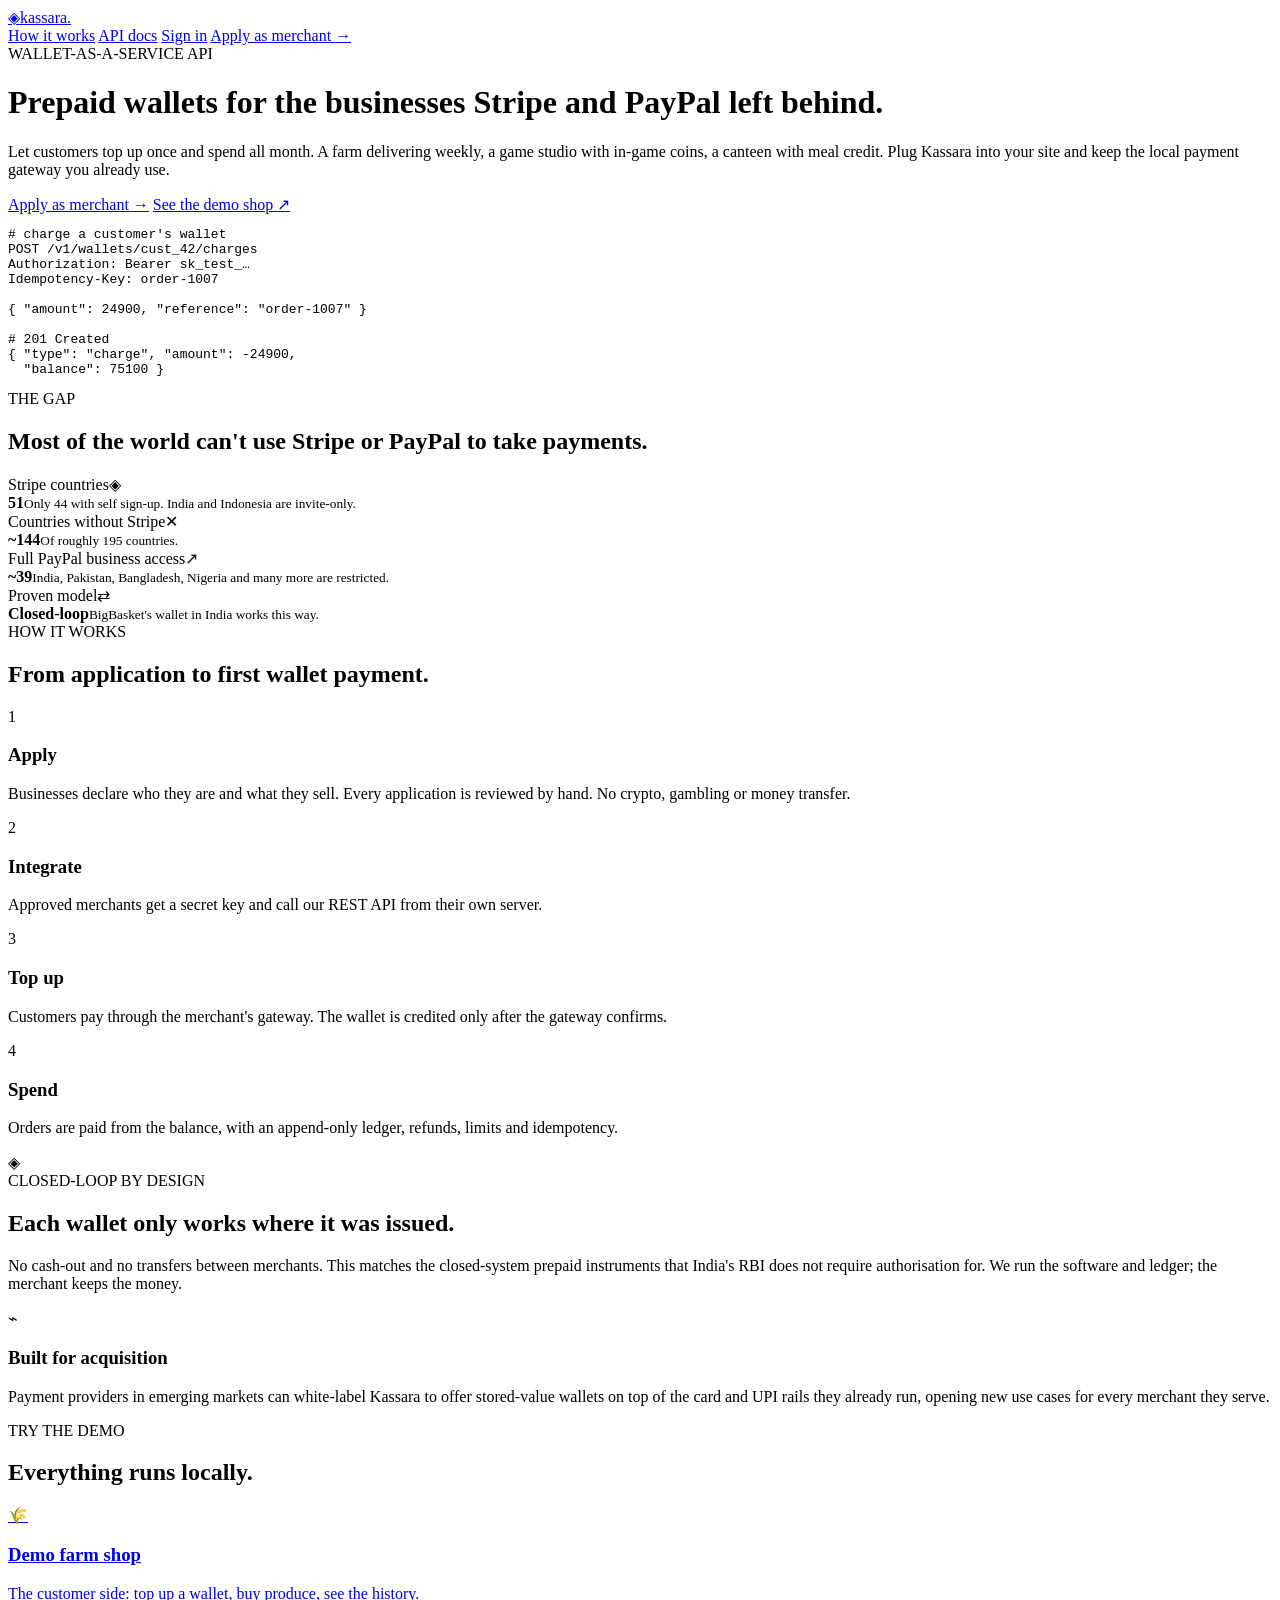
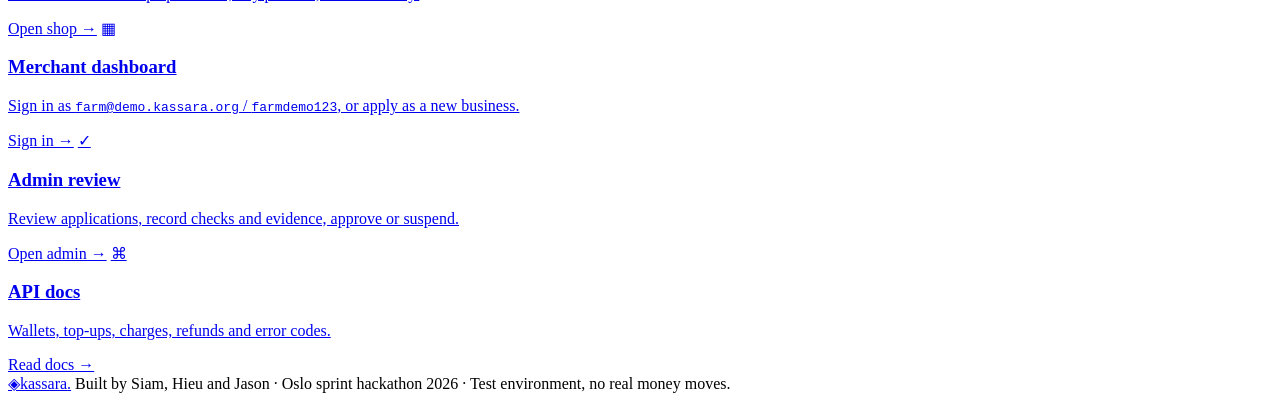
==== frontend/index.html @ 860a6a93 "Rebrand to Kassara and add cPanel production deployment - Visible branding renamed to Kassara; demo " ====
<!doctype html>
<html lang="en">
<head>
  <meta charset="utf-8">
  <meta name="viewport" content="width=device-width, initial-scale=1">
  <meta name="theme-color" content="#10231e">
  <title>Kassara — Wallets for every business</title>
  <link rel="stylesheet" href="/static/css/dashboard.css">
</head>
<body class="site">
  <header class="site-hero">
    <nav class="site-nav">
      <a class="brand" href="/"><span class="brand-mark">◈</span><span>kassara<span class="brand-dot">.</span></span></a>
      <div class="site-links">
        <a href="#how">How it works</a>
        <a href="/docs">API docs</a>
        <a href="/merchant">Sign in</a>
        <a class="primary-button nav-cta" href="/merchant#register">Apply as merchant <span aria-hidden="true">→</span></a>
      </div>
    </nav>
    <div class="site-hero-body">
      <div class="site-hero-copy">
        <span class="eyebrow light">WALLET-AS-A-SERVICE API</span>
        <h1>Prepaid wallets for the businesses Stripe and PayPal left behind.</h1>
        <p>Let customers top up once and spend all month. A farm delivering weekly, a game studio with in-game coins, a canteen with meal credit. Plug Kassara into your site and keep the local payment gateway you already use.</p>
        <div class="hero-actions">
          <a class="primary-button" href="/merchant#register">Apply as merchant <span aria-hidden="true">→</span></a>
          <a class="secondary-button ghost-dark" href="/demo" target="_blank" rel="noopener">See the demo shop <span aria-hidden="true">↗</span></a>
        </div>
      </div>
      <pre class="hero-code"><span class="c"># charge a customer's wallet</span>
POST /v1/wallets/<span class="k">cust_42</span>/charges
Authorization: Bearer sk_test_…
Idempotency-Key: order-1007

{ "amount": 24900, "reference": "order-1007" }

<span class="c"># 201 Created</span>
{ "type": "charge", "amount": -24900,
  "balance": 75100 }</pre>
    </div>
    <div class="auth-orb orb-one"></div><div class="auth-orb orb-two"></div>
  </header>

  <main class="site-main">
    <section class="site-section">
      <div class="eyebrow">THE GAP</div>
      <h2 class="site-h2">Most of the world can't use Stripe or PayPal to take payments.</h2>
      <div class="stats-grid">
        <article class="stat-card"><div class="stat-top"><span>Stripe countries</span><span class="stat-icon mint">◈</span></div><strong>51</strong><small>Only 44 with self sign-up. India and Indonesia are invite-only.</small></article>
        <article class="stat-card"><div class="stat-top"><span>Countries without Stripe</span><span class="stat-icon peach">✕</span></div><strong>~144</strong><small>Of roughly 195 countries.</small></article>
        <article class="stat-card"><div class="stat-top"><span>Full PayPal business access</span><span class="stat-icon lavender">↗</span></div><strong>~39</strong><small>India, Pakistan, Bangladesh, Nigeria and many more are restricted.</small></article>
        <article class="stat-card"><div class="stat-top"><span>Proven model</span><span class="stat-icon sand">⇄</span></div><strong>Closed-loop</strong><small>BigBasket's wallet in India works this way.</small></article>
      </div>
    </section>

    <section class="site-section" id="how">
      <div class="eyebrow">HOW IT WORKS</div>
      <h2 class="site-h2">From application to first wallet payment.</h2>
      <div class="steps-grid">
        <article class="panel info-panel"><span class="info-icon">1</span><h3>Apply</h3><p>Businesses declare who they are and what they sell. Every application is reviewed by hand. No crypto, gambling or money transfer.</p></article>
        <article class="panel info-panel"><span class="info-icon">2</span><h3>Integrate</h3><p>Approved merchants get a secret key and call our REST API from their own server.</p></article>
        <article class="panel info-panel"><span class="info-icon">3</span><h3>Top up</h3><p>Customers pay through the merchant's gateway. The wallet is credited only after the gateway confirms.</p></article>
        <article class="panel info-panel"><span class="info-icon">4</span><h3>Spend</h3><p>Orders are paid from the balance, with an append-only ledger, refunds, limits and idempotency.</p></article>
      </div>
    </section>

    <section class="site-section">
      <div class="overview-grid">
        <article class="panel currency-panel">
          <div class="currency-art"><div class="currency-ring ring-a"></div><div class="currency-ring ring-b"></div><span>◈</span></div>
          <span class="eyebrow light">CLOSED-LOOP BY DESIGN</span>
          <h2>Each wallet only works where it was issued.</h2>
          <p>No cash-out and no transfers between merchants. This matches the closed-system prepaid instruments that India's RBI does not require authorisation for. We run the software and ledger; the merchant keeps the money.</p>
        </article>
        <article class="panel info-panel">
          <span class="info-icon">⌁</span>
          <h3>Built for acquisition</h3>
          <p>Payment providers in emerging markets can white-label Kassara to offer stored-value wallets on top of the card and UPI rails they already run, opening new use cases for every merchant they serve.</p>
        </article>
      </div>
    </section>

    <section class="site-section" id="demo">
      <div class="eyebrow">TRY THE DEMO</div>
      <h2 class="site-h2">Everything runs locally.</h2>
      <div class="demo-grid">
        <a class="panel demo-link" href="/demo" target="_blank" rel="noopener"><span class="stat-icon mint">🌾</span><h3>Demo farm shop</h3><p>The customer side: top up a wallet, buy produce, see the history.</p><span class="text-button">Open shop →</span></a>
        <a class="panel demo-link" href="/merchant"><span class="stat-icon peach">▦</span><h3>Merchant dashboard</h3><p>Sign in as <code>farm@demo.kassara.org</code> / <code>farmdemo123</code>, or apply as a new business.</p><span class="text-button">Sign in →</span></a>
        <a class="panel demo-link" href="/admin"><span class="stat-icon lavender">✓</span><h3>Admin review</h3><p>Review applications, record checks and evidence, approve or suspend.</p><span class="text-button">Open admin →</span></a>
        <a class="panel demo-link" href="/docs"><span class="stat-icon sand">⌘</span><h3>API docs</h3><p>Wallets, top-ups, charges, refunds and error codes.</p><span class="text-button">Read docs →</span></a>
      </div>
    </section>
  </main>

  <footer class="site-footer">
    <a class="brand" href="/"><span class="brand-mark">◈</span><span>kassara<span class="brand-dot">.</span></span></a>
    <span>Built by Siam, Hieu and Jason · Oslo sprint hackathon 2026 · Test environment, no real money moves.</span>
  </footer>
</body>
</html>
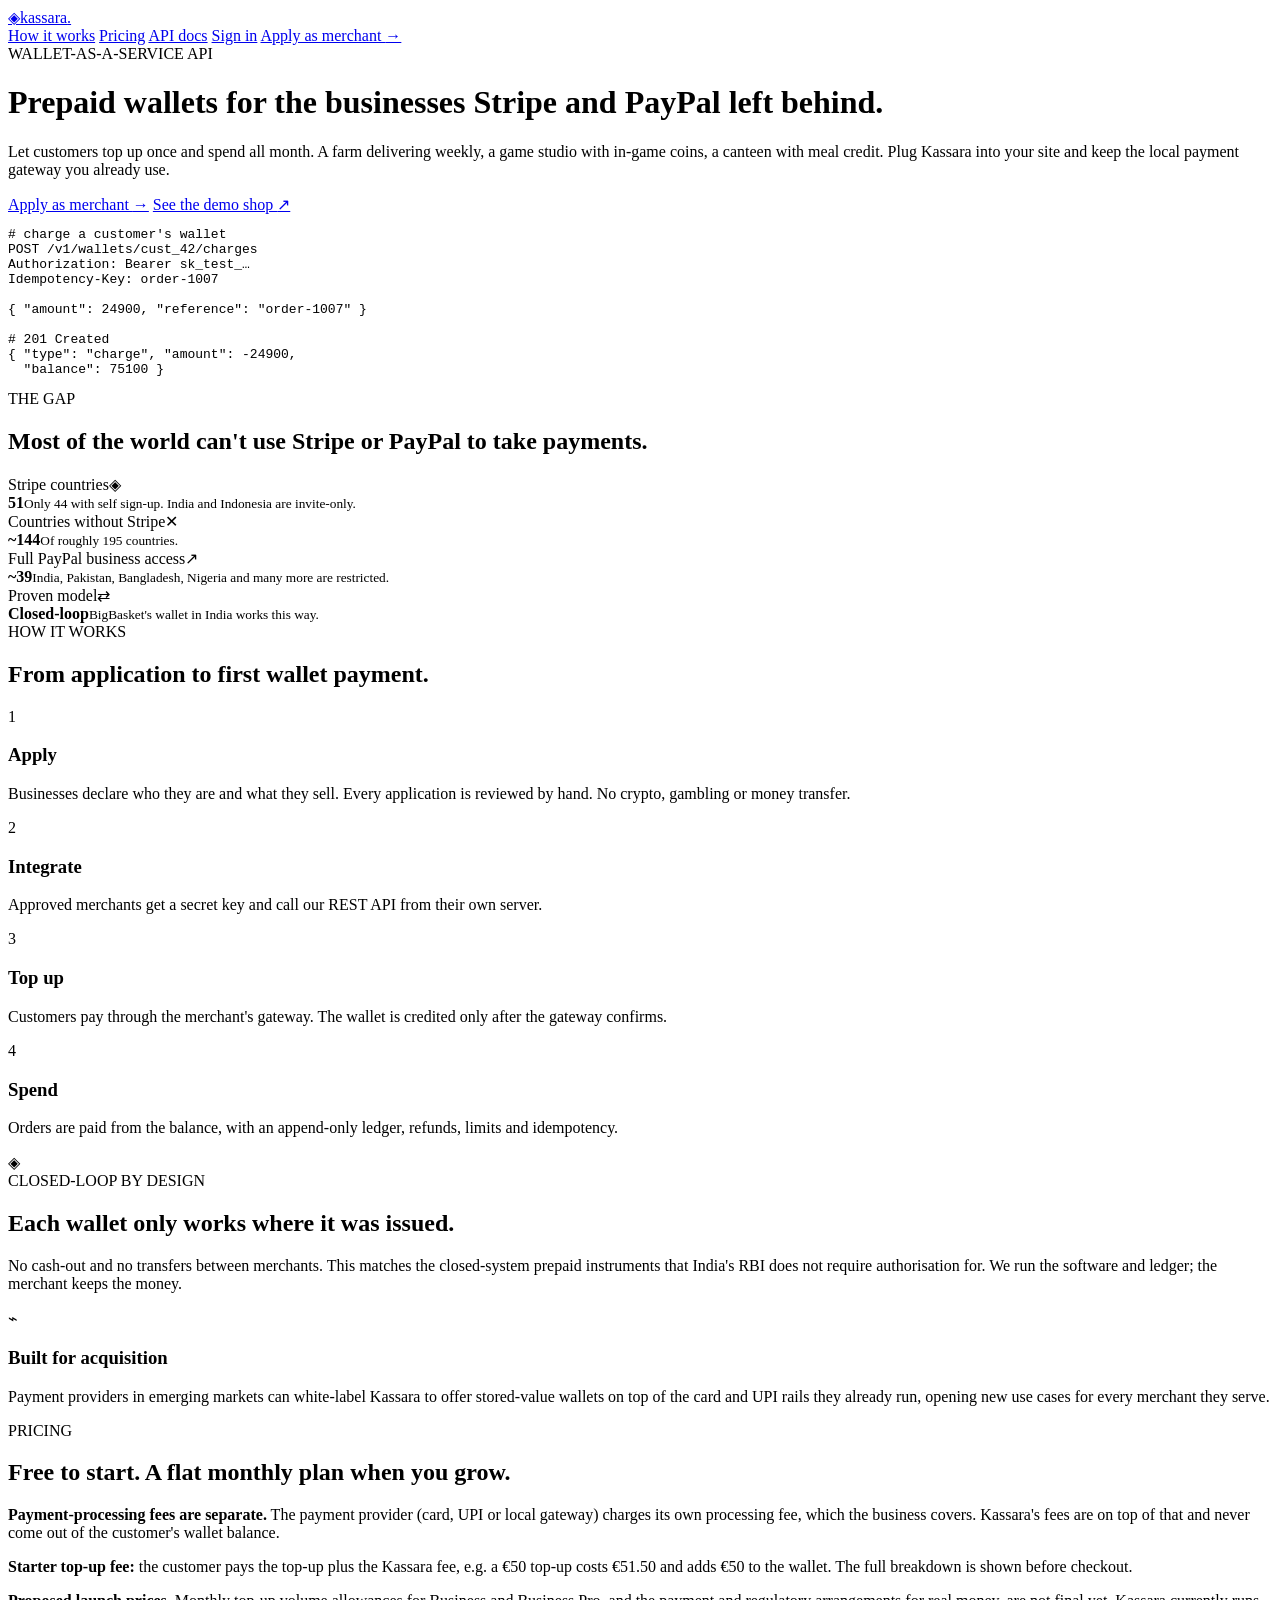
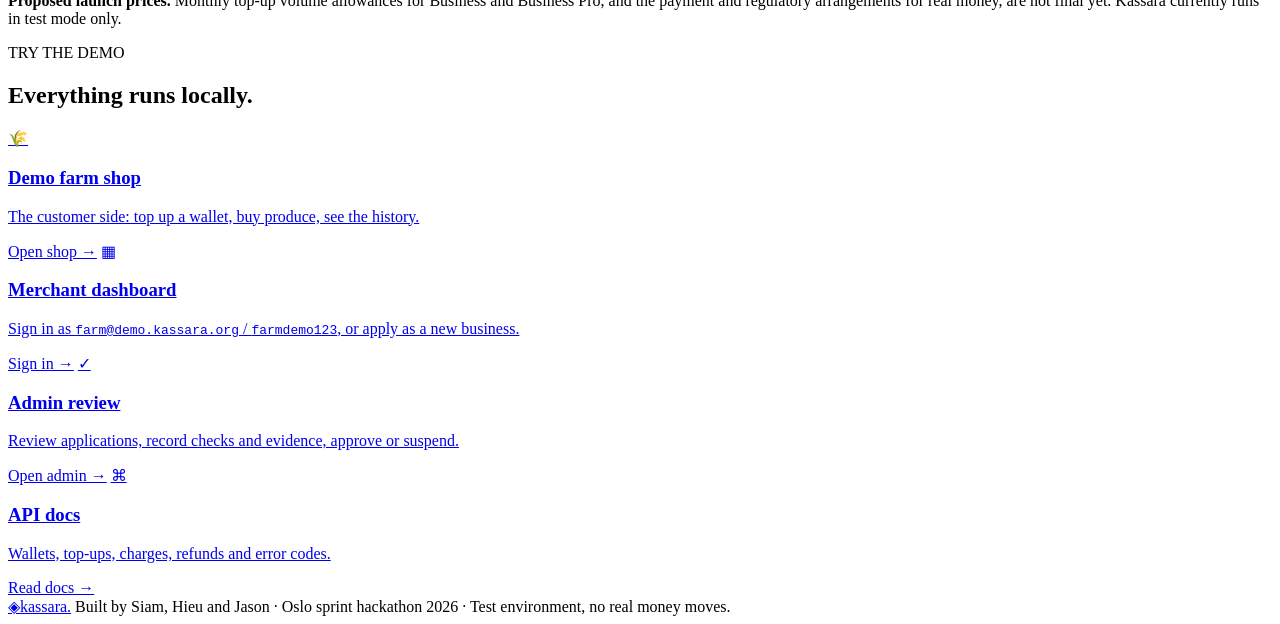
==== commit f2c152fb: "Add pricing plans: Starter fee, Business/Pro subscriptions, usage tracking, plan changes, pricing UI" ====
--- a/frontend/index.html
+++ b/frontend/index.html
@@ -13,6 +13,7 @@
       <a class="brand" href="/"><span class="brand-mark">◈</span><span>kassara<span class="brand-dot">.</span></span></a>
       <div class="site-links">
         <a href="#how">How it works</a>
+        <a href="#pricing">Pricing</a>
         <a href="/docs">API docs</a>
         <a href="/merchant">Sign in</a>
         <a class="primary-button nav-cta" href="/merchant#register">Apply as merchant <span aria-hidden="true">→</span></a>
@@ -81,6 +82,17 @@
       </div>
     </section>
 
+    <section class="site-section" id="pricing">
+      <div class="eyebrow">PRICING</div>
+      <h2 class="site-h2">Free to start. A flat monthly plan when you grow.</h2>
+      <div id="pricing-plans" class="plan-grid"></div>
+      <div class="pricing-notes">
+        <p><strong>Payment-processing fees are separate.</strong> The payment provider (card, UPI or local gateway) charges its own processing fee, which the business covers. Kassara's fees are on top of that and never come out of the customer's wallet balance.</p>
+        <p><strong>Starter top-up fee:</strong> the customer pays the top-up plus the Kassara fee, e.g. a €50 top-up costs €51.50 and adds €50 to the wallet. The full breakdown is shown before checkout.</p>
+        <p><strong>Proposed launch prices.</strong> Monthly top-up volume allowances for Business and Business Pro, and the payment and regulatory arrangements for real money, are not final yet. Kassara currently runs in test mode only.</p>
+      </div>
+    </section>
+
     <section class="site-section" id="demo">
       <div class="eyebrow">TRY THE DEMO</div>
       <h2 class="site-h2">Everything runs locally.</h2>
@@ -97,5 +109,6 @@
     <a class="brand" href="/"><span class="brand-mark">◈</span><span>kassara<span class="brand-dot">.</span></span></a>
     <span>Built by Siam, Hieu and Jason · Oslo sprint hackathon 2026 · Test environment, no real money moves.</span>
   </footer>
+  <script src="/static/js/pricing.js"></script>
 </body>
 </html>
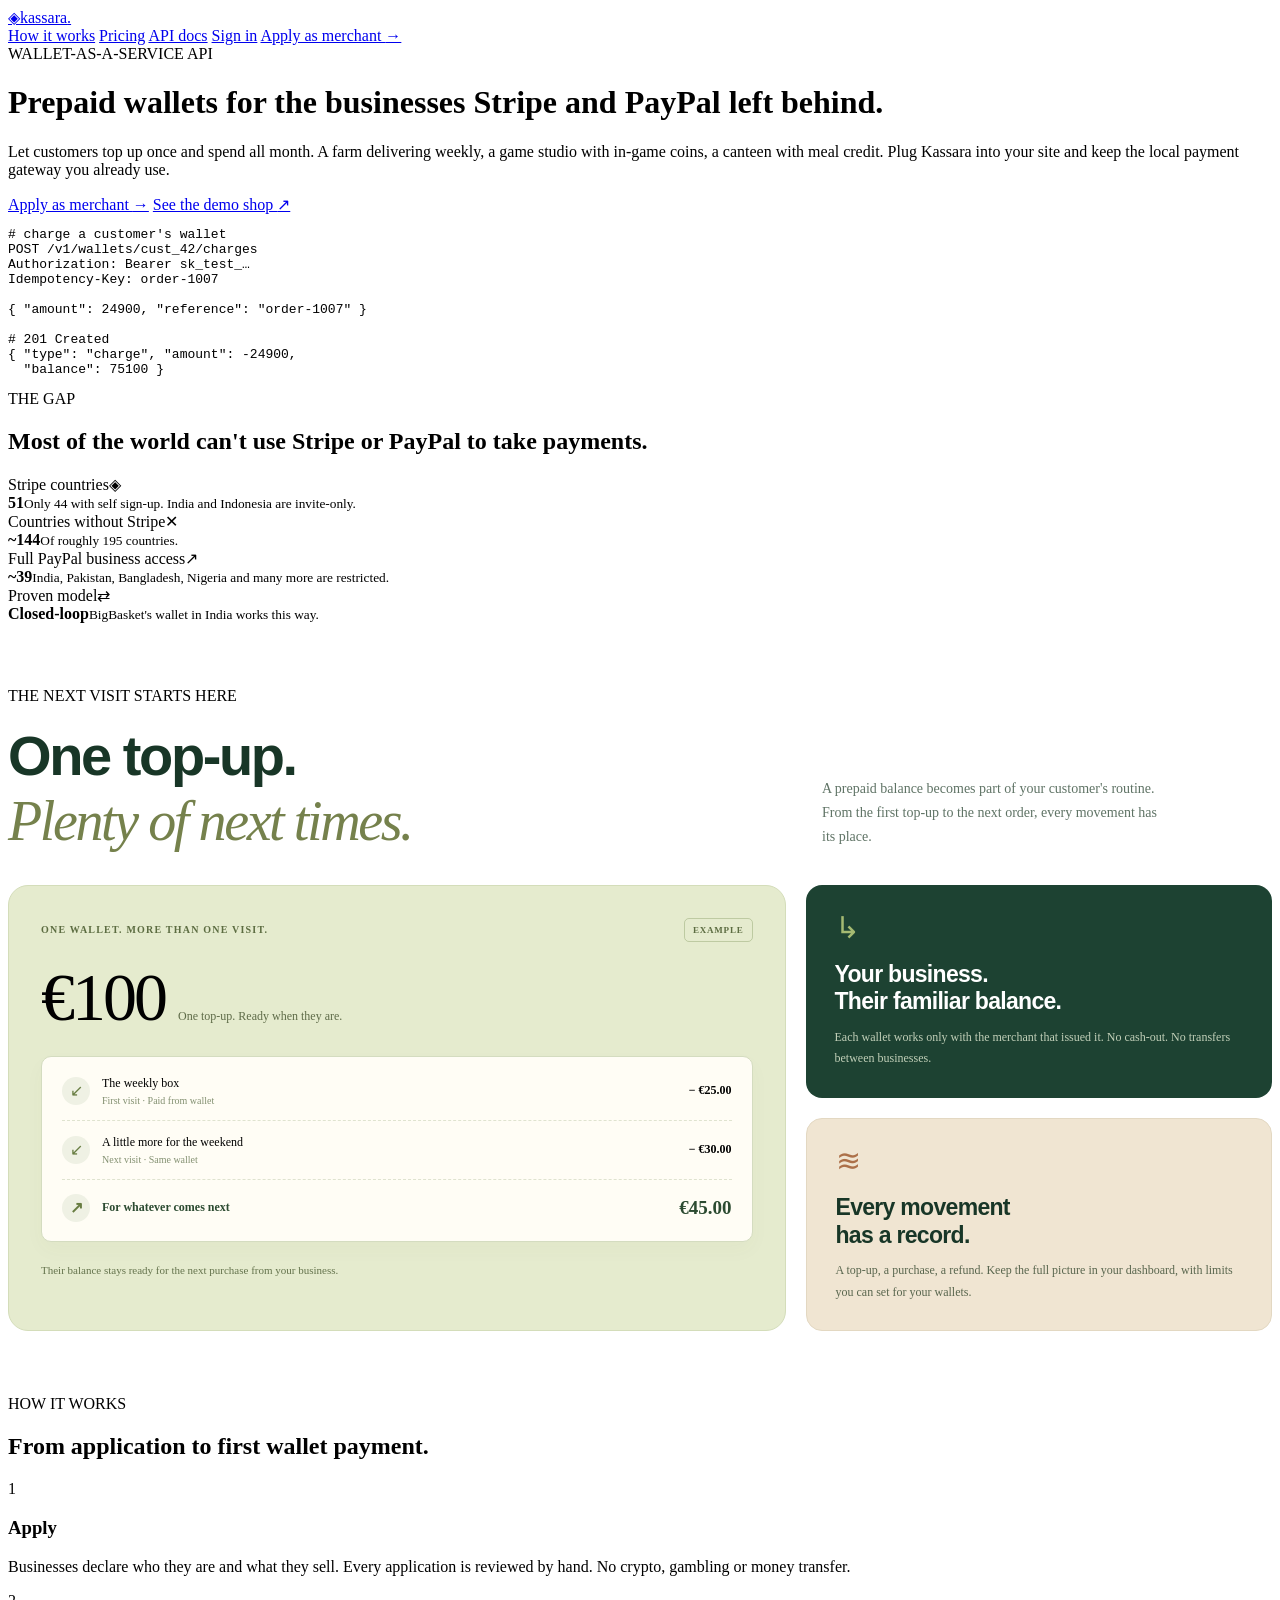
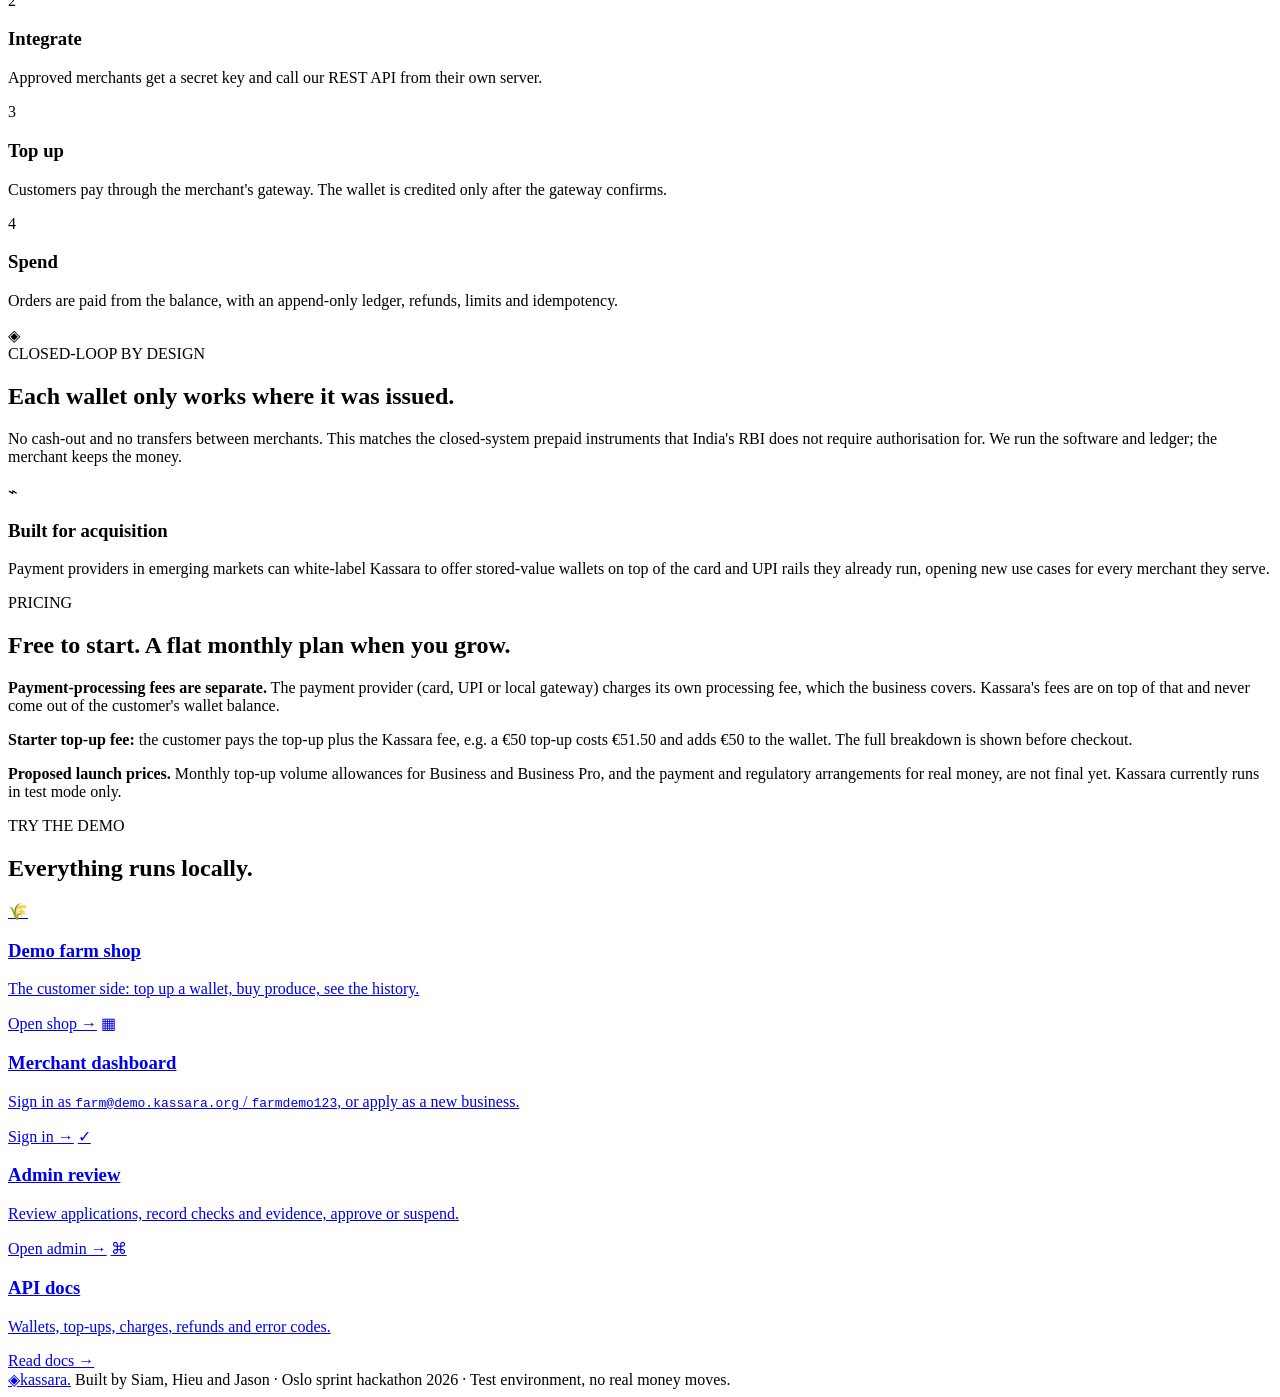
==== commit 57dd635e: "Add 'One top-up. Plenty of next times.' section to landing page Co-Authored-By: Claude Opus 5.5 <nor" ====
--- a/frontend/index.html
+++ b/frontend/index.html
@@ -13,7 +13,7 @@
       <a class="brand" href="/"><span class="brand-mark">◈</span><span>kassara<span class="brand-dot">.</span></span></a>
       <div class="site-links">
         <a href="#how">How it works</a>
-        <a href="#pricing">Pricing</a>
+        <a href="/pricing">Pricing</a>
         <a href="/docs">API docs</a>
         <a href="/merchant">Sign in</a>
         <a class="primary-button nav-cta" href="/merchant#register">Apply as merchant <span aria-hidden="true">→</span></a>
@@ -52,6 +52,370 @@
         <article class="stat-card"><div class="stat-top"><span>Countries without Stripe</span><span class="stat-icon peach">✕</span></div><strong>~144</strong><small>Of roughly 195 countries.</small></article>
         <article class="stat-card"><div class="stat-top"><span>Full PayPal business access</span><span class="stat-icon lavender">↗</span></div><strong>~39</strong><small>India, Pakistan, Bangladesh, Nigeria and many more are restricted.</small></article>
         <article class="stat-card"><div class="stat-top"><span>Proven model</span><span class="stat-icon sand">⇄</span></div><strong>Closed-loop</strong><small>BigBasket's wallet in India works this way.</small></article>
+      </div>
+    </section>
+
+    <section class="site-section" id="why" aria-labelledby="why-title">
+      <style>
+        :where(#why) h2, :where(#why) h3 { font-family: Manrope, Arial, sans-serif; font-weight: 800; color: #183627; margin: 0; }
+        :where(#why) .why-detail.dark h3 { color: #fff; }
+        :where(#why) p { margin: 0; color: #5f7365; line-height: 1.7; }
+        #why .eyebrow { text-transform: uppercase; }
+        #why {
+          height: auto;
+          min-height: 0;
+          padding-block: 64px;
+        }
+
+        .why-heading {
+          display: grid;
+          grid-template-columns: minmax(0, 1.25fr) minmax(0, .75fr);
+          gap: 64px;
+          align-items: end;
+          margin-bottom: 32px;
+        }
+
+        .why-heading h2 {
+          font-size: clamp(36px, 4.4vw, 56px);
+          margin-top: 18px;
+          letter-spacing: -2.4px;
+        }
+
+        .why-heading h2 em {
+          font-family: Georgia, serif;
+          font-weight: 400;
+          color: #75814c;
+        }
+
+        .why-heading > p {
+          max-width: 340px;
+          font-size: 14px;
+          padding-bottom: 4px;
+        }
+
+        .why-layout {
+          display: grid;
+          grid-template-columns: minmax(0, 1.25fr) minmax(0, .75fr);
+          gap: 20px;
+        }
+
+        .balance-story {
+          background: #e5ebce;
+          border: 1px solid #d4ddba;
+          border-radius: 20px;
+          padding: 32px;
+          position: relative;
+          overflow: hidden;
+        }
+
+        .story-top {
+          display: flex;
+          align-items: center;
+          justify-content: space-between;
+          gap: 12px;
+          font-size: 10px;
+          letter-spacing: 1.2px;
+          font-weight: 650;
+          color: #5c6c41;
+        }
+
+        .story-stamp {
+          border: 1px solid #8b9f6970;
+          padding: 6px 8px;
+          border-radius: 5px;
+          font-size: 9px;
+          letter-spacing: .8px;
+          white-space: nowrap;
+        }
+
+        .story-amount {
+          display: flex;
+          align-items: baseline;
+          gap: 13px;
+          margin: 21px 0 25px;
+          flex-wrap: wrap;
+        }
+
+        .story-amount strong {
+          font-family: Georgia, serif;
+          font-size: 68px;
+          font-weight: 400;
+          line-height: 1;
+          letter-spacing: -3px;
+        }
+
+        .story-amount > span {
+          font-size: 12px;
+          color: #5e6b48;
+        }
+
+        .story-receipt {
+          background: #fffdf5;
+          border: 1px solid #d4dcc0;
+          border-radius: 10px;
+          padding: 5px 20px;
+          box-shadow: 0 8px 20px #53643c08;
+        }
+
+        .story-line {
+          display: flex;
+          align-items: center;
+          gap: 12px;
+          padding: 14px 0;
+          border-bottom: 1px dashed #dfe3cf;
+          font-size: 12px;
+        }
+
+        .story-line:last-child {
+          border-bottom: 0;
+        }
+
+        .story-line > span:first-child {
+          display: grid;
+          place-items: center;
+          width: 28px;
+          height: 28px;
+          border-radius: 50%;
+          background: #eff1e4;
+          color: #687d42;
+          font-size: 16px;
+          flex: none;
+        }
+
+        .story-line div {
+          flex: 1;
+          min-width: 0;
+        }
+
+        .story-line small {
+          display: block;
+          color: #839071;
+          font-size: 10px;
+          margin-top: 4px;
+        }
+
+        .story-line b {
+          font-weight: 550;
+          white-space: nowrap;
+        }
+
+        .story-line.total {
+          font-weight: 650;
+          color: #2c4b31;
+        }
+
+        .story-line.total b {
+          font-size: 19px;
+          font-family: Georgia, serif;
+        }
+
+        .story-caption {
+          font-size: 11px;
+          color: #64734c;
+          margin-top: 19px;
+          line-height: 1.7;
+        }
+
+        .why-details {
+          display: grid;
+          grid-template-rows: 1fr 1fr;
+          gap: 20px;
+          min-width: 0;
+        }
+
+        .why-detail {
+          border-radius: 16px;
+          padding: 27px 29px;
+          min-width: 0;
+          display: flex;
+          flex-direction: column;
+          justify-content: center;
+        }
+
+        .why-detail.dark {
+          background: #1d4232;
+          color: #fff;
+        }
+
+        .why-detail.warm {
+          background: #f0e5d2;
+          border: 1px solid #e3d8c2;
+        }
+
+        .why-detail .detail-symbol {
+          font-family: Georgia, serif;
+          font-size: 30px;
+          line-height: 1;
+          color: #a5ba72;
+          margin-bottom: 18px;
+        }
+
+        .why-detail.warm .detail-symbol {
+          color: #ac7049;
+        }
+
+        .why-detail h3 {
+          font-size: 23px;
+          line-height: 1.2;
+          letter-spacing: -.7px;
+          margin-bottom: 11px;
+        }
+
+        .why-detail p {
+          font-size: 12px;
+          line-height: 1.8;
+          color: #59664e;
+        }
+
+        .why-detail.dark p {
+          color: #c1cfb8;
+        }
+
+        @media (max-width: 900px) {
+          .why-heading,
+          .why-layout {
+            grid-template-columns: minmax(0, 1fr);
+            gap: 24px;
+          }
+
+          .why-heading > p {
+            max-width: 540px;
+          }
+
+          .why-details {
+            grid-template-columns: repeat(2, minmax(0, 1fr));
+            grid-template-rows: auto;
+          }
+        }
+
+        @media (max-width: 560px) {
+          #why {
+            padding-block: 40px;
+          }
+
+          .why-heading {
+            gap: 18px;
+          }
+
+          .why-heading h2 {
+            font-size: 37px;
+            letter-spacing: -1.5px;
+          }
+
+          .balance-story {
+            padding: 24px 20px;
+          }
+
+          .story-top {
+            font-size: 9px;
+            letter-spacing: .7px;
+          }
+
+          .story-amount strong {
+            font-size: 58px;
+          }
+
+          .story-receipt {
+            padding-inline: 14px;
+          }
+
+          .why-details {
+            grid-template-columns: minmax(0, 1fr);
+          }
+
+          .why-detail {
+            padding: 26px;
+          }
+
+          .story-stamp {
+            font-size: 8px;
+            padding: 5px;
+          }
+        }
+      </style>
+
+      <div class="why-heading">
+        <div>
+          <div class="eyebrow">The next visit starts here</div>
+          <h2 id="why-title">
+            One top-up.<br>
+            <em>Plenty of next times.</em>
+          </h2>
+        </div>
+
+        <p>
+          A prepaid balance becomes part of your customer's routine.
+          From the first top-up to the next order, every movement
+          has its place.
+        </p>
+      </div>
+
+      <div class="why-layout">
+        <article
+          class="balance-story"
+          aria-label="Example wallet: a 100 euro top-up, two purchases, and 45 euros remaining"
+        >
+          <div class="story-top">
+            <span>ONE WALLET. MORE THAN ONE VISIT.</span>
+            <span class="story-stamp">EXAMPLE</span>
+          </div>
+
+          <div class="story-amount">
+            <strong>€100</strong>
+            <span>One top-up. Ready when they are.</span>
+          </div>
+
+          <div class="story-receipt">
+            <div class="story-line">
+              <span aria-hidden="true">↙</span>
+              <div>
+                The weekly box
+                <small>First visit · Paid from wallet</small>
+              </div>
+              <b>− €25.00</b>
+            </div>
+
+            <div class="story-line">
+              <span aria-hidden="true">↙</span>
+              <div>
+                A little more for the weekend
+                <small>Next visit · Same wallet</small>
+              </div>
+              <b>− €30.00</b>
+            </div>
+
+            <div class="story-line total">
+              <span aria-hidden="true">↗</span>
+              <div>For whatever comes next</div>
+              <b>€45.00</b>
+            </div>
+          </div>
+
+          <p class="story-caption">
+            Their balance stays ready for the next purchase
+            from your business.
+          </p>
+        </article>
+
+        <div class="why-details">
+          <article class="why-detail dark">
+            <span class="detail-symbol" aria-hidden="true">↳</span>
+            <h3>Your business.<br>Their familiar balance.</h3>
+            <p>
+              Each wallet works only with the merchant that issued it.
+              No cash-out. No transfers between businesses.
+            </p>
+          </article>
+
+          <article class="why-detail warm">
+            <span class="detail-symbol" aria-hidden="true">≋</span>
+            <h3>Every movement<br>has a record.</h3>
+            <p>
+              A top-up, a purchase, a refund. Keep the full picture
+              in your dashboard, with limits you can set for your wallets.
+            </p>
+          </article>
+        </div>
       </div>
     </section>
 
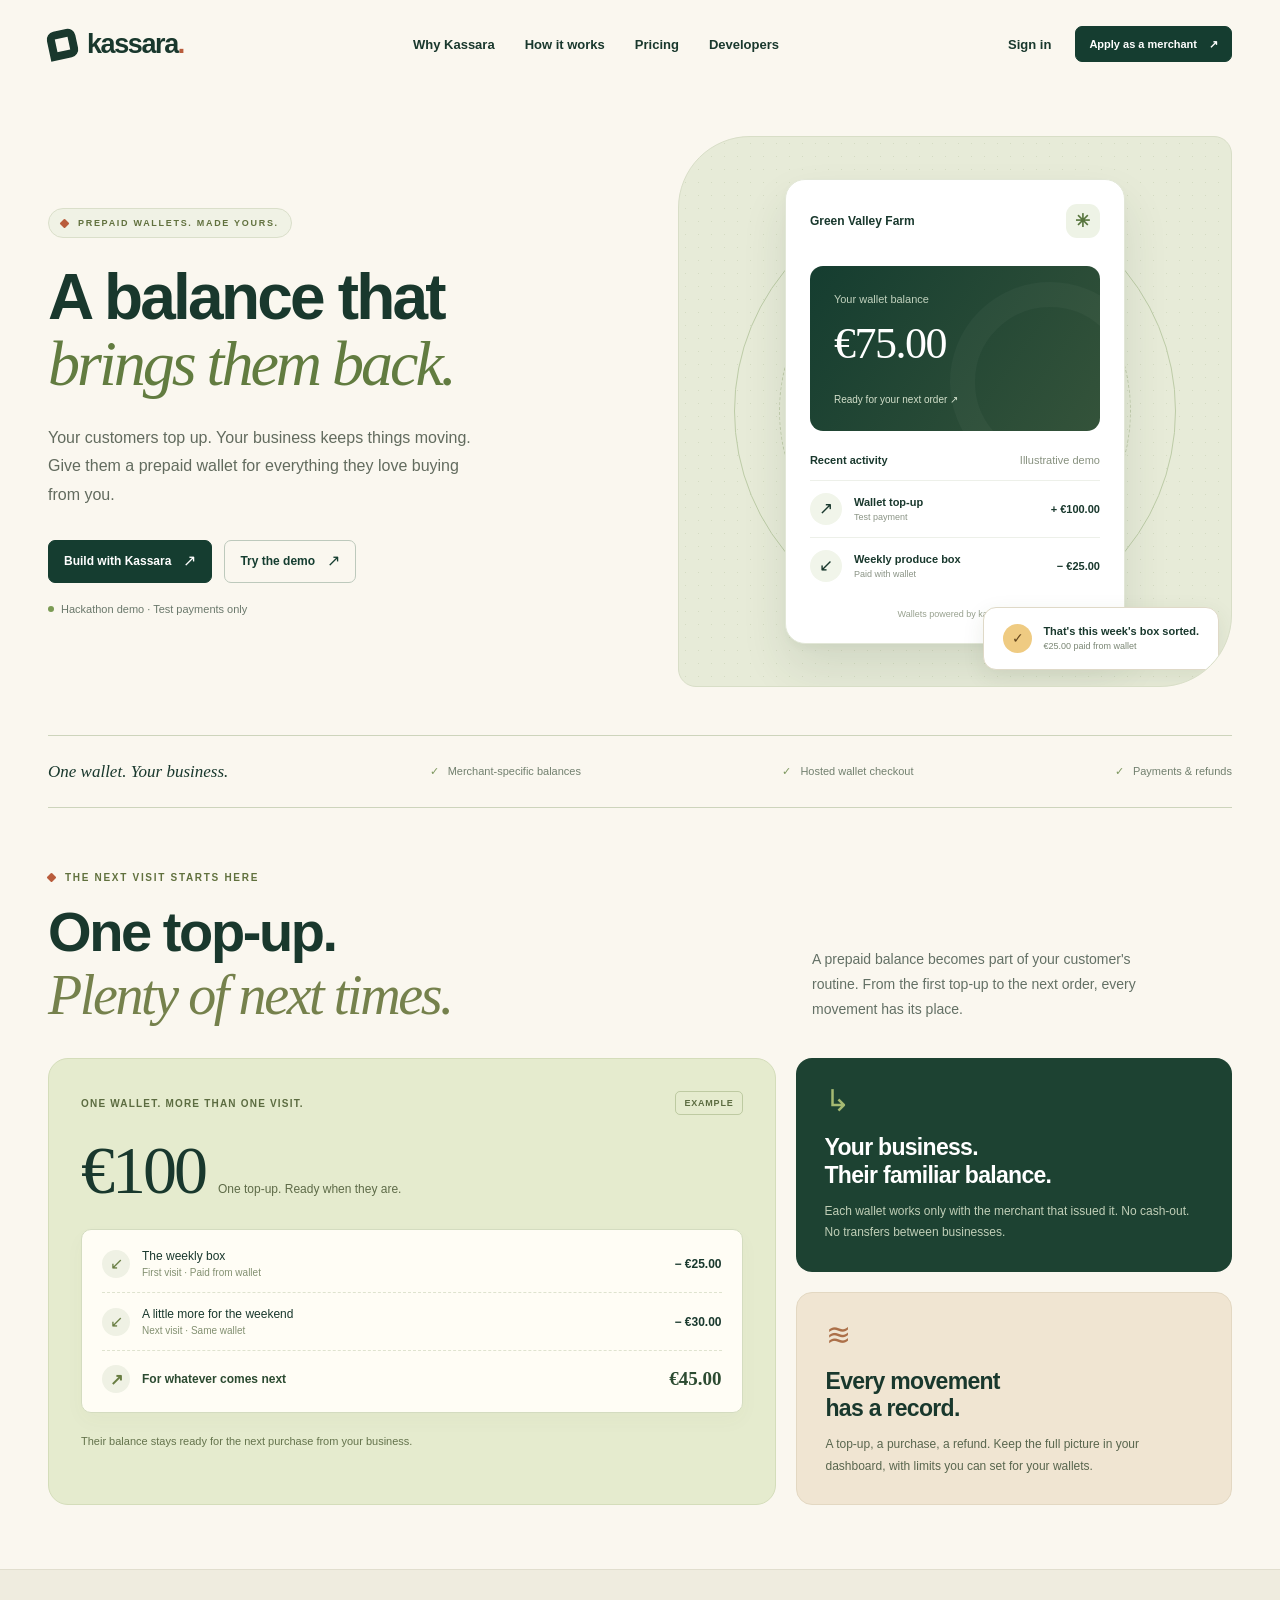
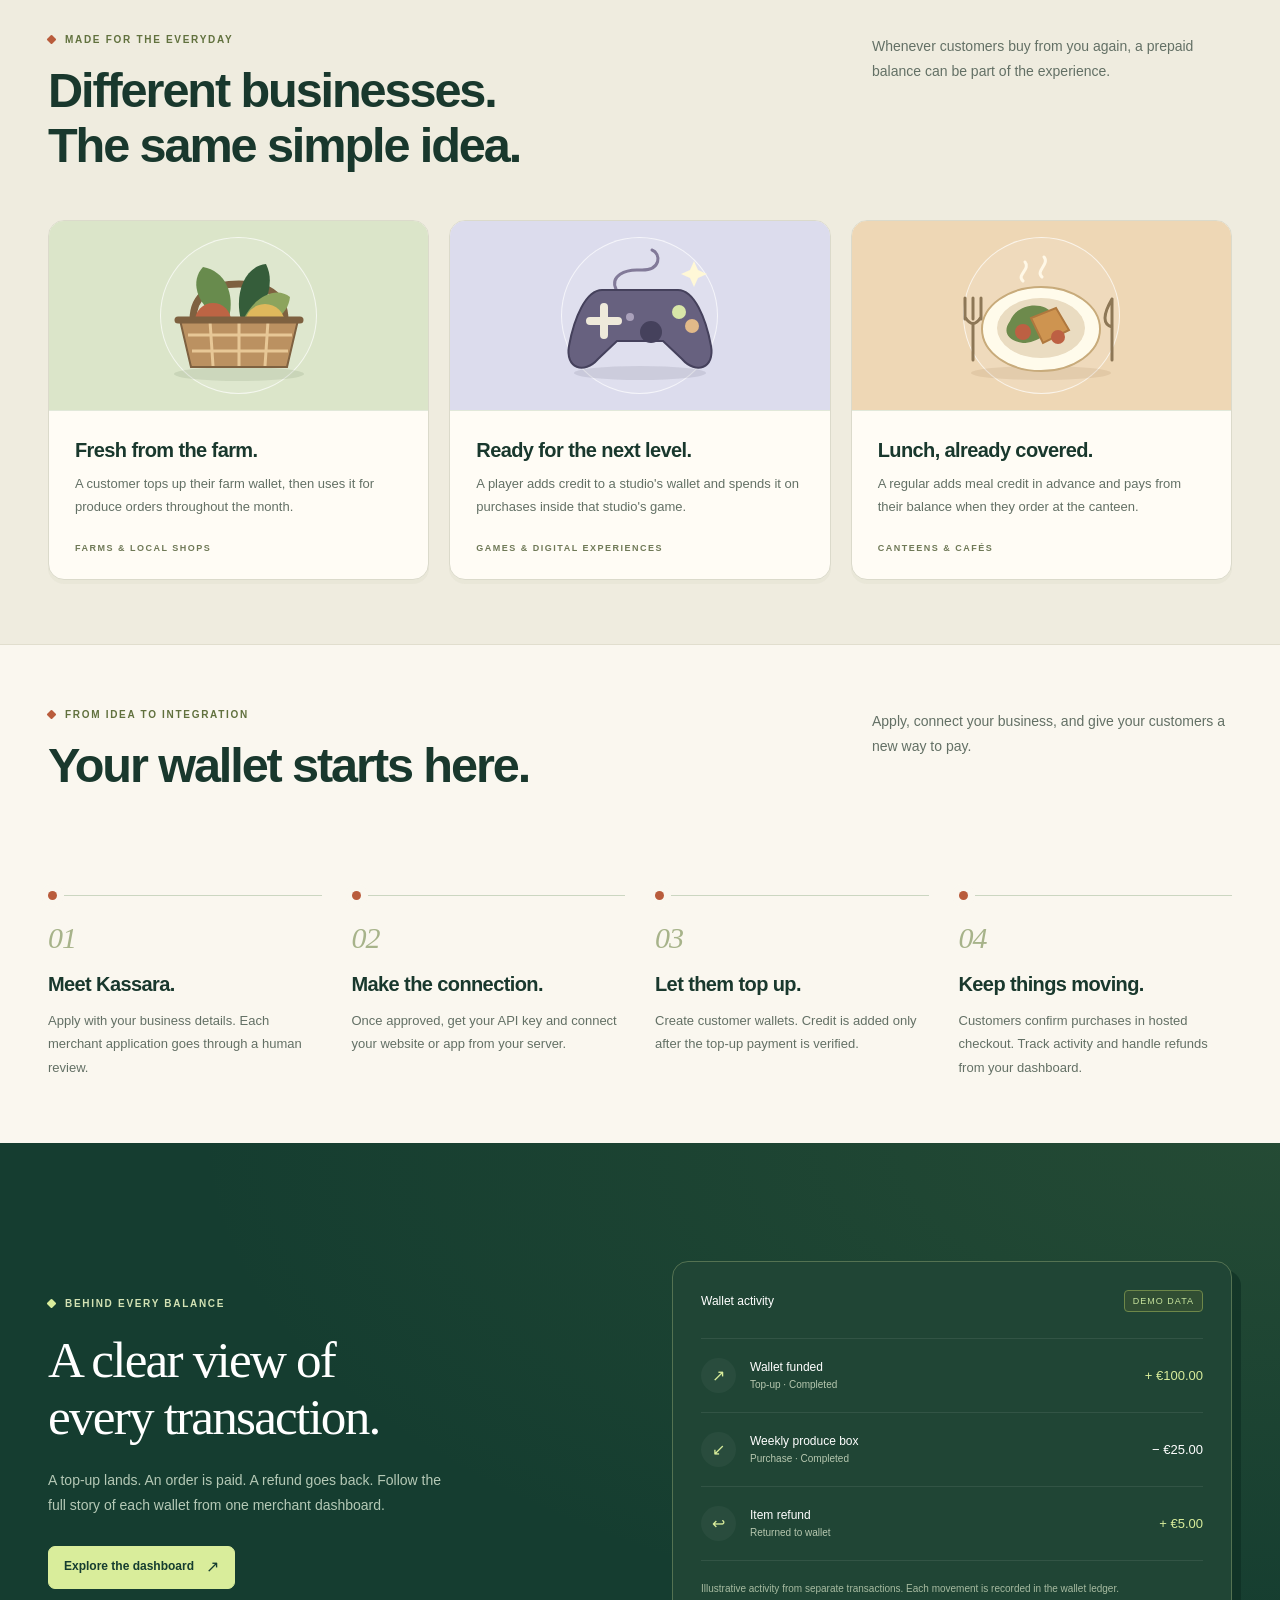
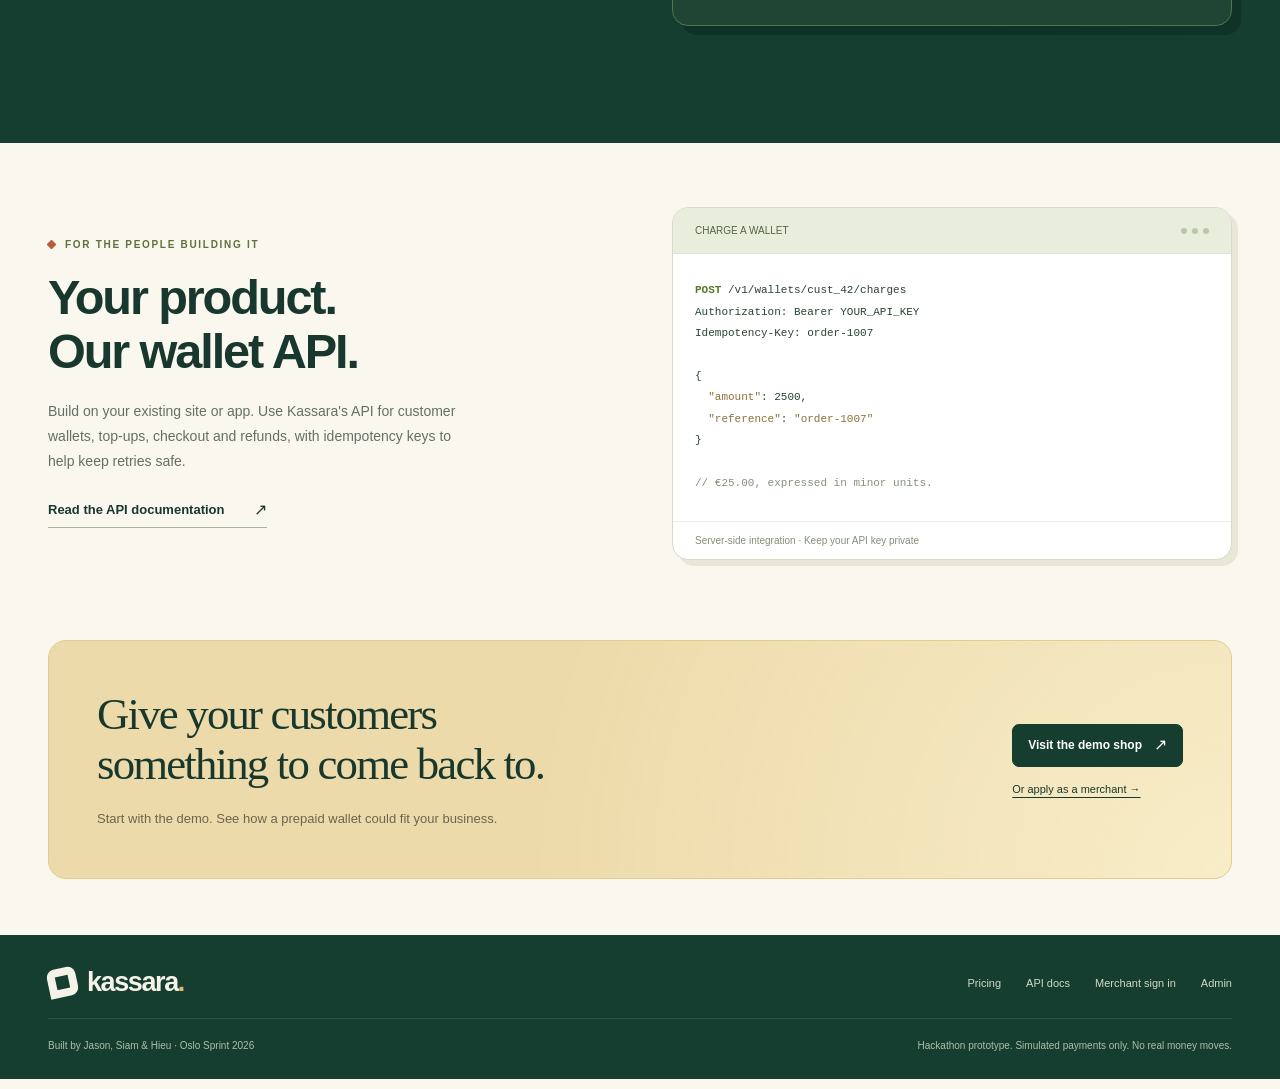
==== commit 35124132: "Replace landing page with new Kassara design; add Pricing links Co-Authored-By: Claude Opus 5.5 <nor" ====
--- a/frontend/index.html
+++ b/frontend/index.html
@@ -3,337 +3,1833 @@
 <head>
   <meta charset="utf-8">
   <meta name="viewport" content="width=device-width, initial-scale=1">
-  <meta name="theme-color" content="#10231e">
-  <title>Kassara — Wallets for every business</title>
-  <link rel="stylesheet" href="/static/css/dashboard.css">
+  <meta name="theme-color" content="#153d30">
+  <meta name="description" content="Give your customers a prepaid balance for your business. Kassara brings wallets, checkout, refunds and transaction history into one API.">
+  <title>Kassara — A balance that brings them back.</title>
+
+  <style>
+    :root {
+      --ink: #19382d;
+      --green: #153d30;
+      --muted: #637065;
+      --paper: #faf7ef;
+      --line: #e0dfd2;
+      --lime: #d9ed9b;
+      --white: #fff;
+      --accent: #b95c3c;
+    }
+
+    * {
+      box-sizing: border-box;
+    }
+
+    html {
+      scroll-behavior: smooth;
+      scroll-padding-top: 100px;
+    }
+
+    body {
+      margin: 0;
+      background: var(--paper);
+      color: var(--ink);
+      font-family: Inter, "Segoe UI", Arial, sans-serif;
+      -webkit-font-smoothing: antialiased;
+    }
+
+    a {
+      color: inherit;
+      text-decoration: none;
+    }
+
+    button,
+    summary,
+    a {
+      -webkit-tap-highlight-color: transparent;
+    }
+
+    a:focus-visible,
+    summary:focus-visible {
+      outline: 3px solid #5e913c;
+      outline-offset: 6px;
+    }
+
+    ::selection {
+      background: var(--lime);
+      color: var(--green);
+    }
+
+    h1,
+    h2,
+    h3,
+    p {
+      margin: 0;
+    }
+
+    h1,
+    h2,
+    h3 {
+      font-weight: 550;
+    }
+
+    h1 {
+      font-size: clamp(44px, 5vw, 68px);
+      line-height: 1.035;
+      letter-spacing: -2.8px;
+      margin: 26px 0;
+      font-weight: 600;
+    }
+
+    h2 {
+      font-size: clamp(34px, 3.8vw, 49px);
+      line-height: 1.12;
+      letter-spacing: -2.1px;
+    }
+
+    h3 {
+      font-size: 22px;
+      letter-spacing: -.6px;
+      line-height: 1.3;
+    }
+
+    p {
+      font-size: 15px;
+      line-height: 1.8;
+      color: var(--muted);
+    }
+
+    .wrap {
+      width: min(1200px, calc(100% - 96px));
+      margin-inline: auto;
+    }
+
+    main > section,
+    footer {
+      min-height: 0;
+      height: auto;
+    }
+
+    .section {
+      display: flex;
+      flex-direction: column;
+      justify-content: center;
+      padding-block: 64px;
+    }
+
+    .section > * {
+      flex-shrink: 0;
+    }
+
+    .eyebrow {
+      display: flex;
+      align-items: center;
+      gap: 10px;
+      font-size: 10px;
+      font-weight: 700;
+      letter-spacing: 1.7px;
+      text-transform: uppercase;
+      color: #61713e;
+    }
+
+    .eyebrow::before {
+      content: "";
+      width: 7px;
+      height: 7px;
+      background: var(--accent);
+      border-radius: 1px;
+      transform: rotate(45deg);
+      flex: none;
+    }
+
+    .nav {
+      min-height: 88px;
+      display: flex;
+      align-items: center;
+      justify-content: space-between;
+      flex-wrap: wrap;
+      gap: 18px 28px;
+      padding-block: 20px;
+    }
+
+    .brand {
+      display: inline-flex;
+      align-items: center;
+      gap: 10px;
+      font-size: 27px;
+      font-weight: 750;
+      letter-spacing: -1.4px;
+    }
+
+    .brand-icon {
+      width: 29px;
+      height: 29px;
+      border: 8px solid currentColor;
+      border-radius: 8px 8px 8px 0;
+      transform: rotate(-12deg);
+      flex: none;
+    }
+
+    .brand-dot {
+      color: var(--accent);
+    }
+
+    .nav-links {
+      display: flex;
+      align-items: center;
+      gap: 30px;
+      font-size: 13px;
+      font-weight: 600;
+    }
+
+    .nav-links > a:hover,
+    .footer-links a:hover {
+      text-decoration: underline;
+      text-underline-offset: 5px;
+    }
+
+    .nav-actions {
+      display: flex;
+      align-items: center;
+      gap: 24px;
+      font-size: 13px;
+      font-weight: 600;
+    }
+
+    .btn {
+      display: inline-flex;
+      align-items: center;
+      justify-content: center;
+      gap: 12px;
+      min-height: 38px;
+      max-width: 100%;
+      padding: 10px 15px;
+      border: 1px solid var(--green);
+      border-radius: 7px;
+      background: var(--green);
+      color: #fff;
+      font-size: 12px;
+      font-weight: 650;
+      line-height: 1.3;
+      text-align: center;
+      white-space: normal;
+      transition: background .18s, transform .18s;
+    }
+
+    .btn:hover {
+      background: #24523e;
+      transform: translateY(-2px);
+    }
+
+    .nav-actions .btn {
+      min-height: 36px;
+      padding: 9px 13px;
+      font-size: 11px;
+    }
+
+    .btn-light {
+      background: var(--lime);
+      border-color: var(--lime);
+      color: var(--green);
+    }
+
+    .btn-light:hover {
+      background: #e8ffae;
+    }
+
+    .btn-outline {
+      background: transparent;
+      color: var(--green);
+      border-color: #bdc9bc;
+    }
+
+    .btn-outline:hover {
+      background: #edf1e6;
+    }
+
+    .arrow {
+      font-size: 16px;
+      font-weight: 400;
+    }
+
+    .mobile-menu {
+      display: none;
+      position: relative;
+    }
+
+    .mobile-menu summary {
+      cursor: pointer;
+      font-size: 14px;
+      list-style: none;
+      padding: 12px;
+      border: 1px solid var(--line);
+      border-radius: 8px;
+    }
+
+    .mobile-menu summary::-webkit-details-marker {
+      display: none;
+    }
+
+    .mobile-menu[open] summary {
+      background: #e9efdf;
+    }
+
+    .mobile-links {
+      position: absolute;
+      right: 0;
+      top: 52px;
+      z-index: 5;
+      min-width: 220px;
+      background: var(--white);
+      border: 1px solid var(--line);
+      border-radius: 12px;
+      padding: 10px;
+      box-shadow: 0 16px 40px #19382d12;
+    }
+
+    .mobile-links a {
+      display: block;
+      padding: 14px;
+      font-size: 14px;
+      border-radius: 6px;
+    }
+
+    .mobile-links a:hover {
+      background: var(--paper);
+    }
+
+    /* 01 — Hero */
+
+    .hero {
+      min-height: 600px;
+      padding: 48px 0 0;
+    }
+
+    .hero-grid {
+      display: grid;
+      grid-template-columns: minmax(0, 1.05fr) minmax(0, 1fr);
+      align-items: center;
+      gap: 48px;
+      padding-bottom: 48px;
+    }
+
+    .hero-grid > *,
+    .experience-grid > *,
+    .developer-grid > *,
+    .section-heading > * {
+      min-width: 0;
+    }
+
+    .hero-copy {
+      max-width: 100%;
+    }
+
+    .hero-copy > .eyebrow {
+      display: inline-flex;
+      border: 1px solid #dadfca;
+      border-radius: 24px;
+      padding: 9px 12px;
+      background: #f0f2e5;
+      font-size: 9px;
+    }
+
+    .headline-accent {
+      font-family: Georgia, "Times New Roman", serif;
+      font-style: italic;
+      font-weight: 400;
+      letter-spacing: -3px;
+      color: #627c40;
+    }
+
+    .hero-copy > p {
+      max-width: 440px;
+      font-size: 16px;
+      color: #626b5e;
+    }
+
+    .hero-actions {
+      display: flex;
+      align-items: center;
+      gap: 12px;
+      margin-top: 30px;
+      flex-wrap: wrap;
+    }
+
+    .demo-note {
+      font-size: 11px;
+      margin-top: 20px;
+      display: flex;
+      align-items: center;
+      gap: 7px;
+      color: #6a786b;
+    }
+
+    .demo-note::before {
+      content: "";
+      width: 6px;
+      height: 6px;
+      background: #7b9b54;
+      border-radius: 50%;
+      flex: none;
+    }
+
+    .wallet-stage {
+      position: relative;
+      min-width: 0;
+      min-height: 470px;
+      display: flex;
+      align-items: center;
+      justify-content: center;
+      background-color: #e7ebd8;
+      background-image: radial-gradient(
+        #84986830 .8px,
+        transparent .8px
+      );
+      background-size: 13px 13px;
+      border: 1px solid #d8dec7;
+      border-radius: 72px 18px 72px 18px;
+      padding: 42px 35px;
+      isolation: isolate;
+      overflow: hidden;
+    }
+
+    .wallet-stage::before,
+    .wallet-stage::after {
+      content: "";
+      position: absolute;
+      z-index: -1;
+      border-radius: 50%;
+      left: 50%;
+      top: 50%;
+      transform: translate(-50%, -50%);
+    }
+
+    .wallet-stage::before {
+      width: 350px;
+      height: 350px;
+      border: 1px dashed #9bad7e80;
+    }
+
+    .wallet-stage::after {
+      width: 440px;
+      height: 440px;
+      border: 1px solid #bdcca7;
+    }
+
+    .wallet {
+      width: 100%;
+      max-width: 340px;
+      background: #fff;
+      border: 1px solid #e2e7d7;
+      border-radius: 20px;
+      padding: 24px;
+      box-shadow:
+        0 24px 46px #203d291c,
+        0 4px 8px #203d2908;
+    }
+
+    .wallet-top {
+      display: flex;
+      align-items: center;
+      justify-content: space-between;
+      gap: 10px;
+      margin-bottom: 28px;
+      font-size: 12px;
+      font-weight: 650;
+    }
+
+    .store-mark {
+      width: 34px;
+      height: 34px;
+      display: grid;
+      place-items: center;
+      background: #eef3e6;
+      border-radius: 11px;
+      color: #57753d;
+      font-size: 18px;
+      flex: none;
+    }
+
+    .wallet-balance {
+      background: linear-gradient(125deg, #153d30, #34533a);
+      border-radius: 13px;
+      padding: 24px;
+      color: #fff;
+      position: relative;
+      overflow: hidden;
+    }
+
+    .wallet-balance::after {
+      content: "";
+      width: 150px;
+      height: 150px;
+      border: 25px solid #ffffff08;
+      border-radius: 50%;
+      position: absolute;
+      right: -50px;
+      top: 16px;
+    }
+
+    .wallet-balance p {
+      font-size: 11px;
+      color: #c0d1bd;
+    }
+
+    .wallet-balance strong {
+      display: block;
+      font-family: Georgia, serif;
+      font-size: 44px;
+      font-weight: 500;
+      letter-spacing: -1.5px;
+      margin: 8px 0 20px;
+    }
+
+    .wallet-balance span {
+      font-size: 10px;
+      color: #d3e0cb;
+    }
+
+    .wallet-label {
+      display: flex;
+      justify-content: space-between;
+      gap: 12px;
+      margin: 23px 0 14px;
+      font-size: 11px;
+      font-weight: 600;
+    }
+
+    .wallet-label span {
+      color: #87917f;
+      font-weight: 400;
+    }
+
+    .wallet-row {
+      display: flex;
+      align-items: center;
+      gap: 12px;
+      padding: 12px 0;
+      border-top: 1px solid #edf0e9;
+    }
+
+    .transaction-icon {
+      width: 32px;
+      height: 32px;
+      display: grid;
+      place-items: center;
+      border-radius: 50%;
+      background: #f1f5ea;
+      font-size: 17px;
+      flex: none;
+    }
+
+    .wallet-row div {
+      flex: 1;
+      min-width: 0;
+      font-size: 11px;
+      font-weight: 600;
+    }
+
+    .wallet-row small {
+      display: block;
+      font-size: 9px;
+      color: #8b9486;
+      font-weight: 400;
+      margin-top: 4px;
+    }
+
+    .wallet-row > b {
+      font-size: 11px;
+      font-weight: 600;
+      white-space: nowrap;
+    }
+
+    .wallet-foot {
+      font-size: 9px;
+      text-align: center;
+      color: #98a18f;
+      padding-top: 15px;
+    }
+
+    .paid-badge {
+      position: absolute;
+      bottom: 16px;
+      right: 12px;
+      max-width: calc(100% - 24px);
+      display: flex;
+      gap: 11px;
+      align-items: center;
+      padding: 16px 19px;
+      background: #fff;
+      border: 1px solid #dfd9c7;
+      border-radius: 13px;
+      box-shadow: 0 7px 22px #3a482018;
+    }
+
+    .paid-check {
+      background: #efcb82;
+      color: #62451c;
+      border-radius: 50%;
+      width: 29px;
+      height: 29px;
+      display: grid;
+      place-items: center;
+      font-size: 14px;
+      flex: none;
+    }
+
+    .paid-badge strong {
+      display: block;
+      font-size: 11px;
+      font-weight: 650;
+    }
+
+    .paid-badge small {
+      display: block;
+      margin-top: 4px;
+      font-size: 9px;
+      color: #7a8674;
+    }
+
+    .hero-bottom {
+      border-block: 1px solid #cdd4bc;
+      display: flex;
+      align-items: center;
+      justify-content: space-between;
+      flex-wrap: wrap;
+      padding: 22px 0;
+      gap: 16px 26px;
+      font-size: 11px;
+      line-height: 1.6;
+      color: #72806f;
+    }
+
+    .hero-bottom strong {
+      font-family: Georgia, serif;
+      font-style: italic;
+      font-size: 17px;
+      font-weight: 400;
+      color: var(--ink);
+    }
+
+    .hero-bottom span {
+      display: flex;
+      align-items: center;
+      gap: 9px;
+    }
+
+    .hero-bottom i {
+      font-style: normal;
+      color: #7d975f;
+    }
+
+    /* 02 — Why Kassara */
+
+    .why-heading {
+      display: grid;
+      grid-template-columns: minmax(0, 1.25fr) minmax(0, .75fr);
+      gap: 64px;
+      align-items: end;
+      margin-bottom: 32px;
+    }
+
+    .why-heading h2 {
+      font-size: clamp(36px, 4.4vw, 56px);
+      margin-top: 18px;
+      letter-spacing: -2.4px;
+    }
+
+    .why-heading h2 em {
+      font-family: Georgia, serif;
+      font-weight: 400;
+      color: #75814c;
+    }
+
+    .why-heading > p {
+      max-width: 340px;
+      font-size: 14px;
+      padding-bottom: 4px;
+    }
+
+    .why-layout {
+      display: grid;
+      grid-template-columns: minmax(0, 1.25fr) minmax(0, .75fr);
+      gap: 20px;
+    }
+
+    .balance-story {
+      background: #e5ebce;
+      border: 1px solid #d4ddba;
+      border-radius: 20px;
+      padding: 32px;
+      position: relative;
+      overflow: hidden;
+    }
+
+    .story-top {
+      display: flex;
+      align-items: center;
+      justify-content: space-between;
+      gap: 12px;
+      font-size: 10px;
+      letter-spacing: 1.2px;
+      font-weight: 650;
+      color: #5c6c41;
+    }
+
+    .story-stamp {
+      border: 1px solid #8b9f6970;
+      padding: 6px 8px;
+      border-radius: 5px;
+      font-size: 9px;
+      letter-spacing: .8px;
+      white-space: nowrap;
+    }
+
+    .story-amount {
+      display: flex;
+      align-items: baseline;
+      gap: 13px;
+      margin: 21px 0 25px;
+      flex-wrap: wrap;
+    }
+
+    .story-amount strong {
+      font-family: Georgia, serif;
+      font-size: 68px;
+      font-weight: 400;
+      line-height: 1;
+      letter-spacing: -3px;
+    }
+
+    .story-amount > span {
+      font-size: 12px;
+      color: #5e6b48;
+    }
+
+    .story-receipt {
+      background: #fffdf5;
+      border: 1px solid #d4dcc0;
+      border-radius: 10px;
+      padding: 5px 20px;
+      box-shadow: 0 8px 20px #53643c08;
+    }
+
+    .story-line {
+      display: flex;
+      align-items: center;
+      gap: 12px;
+      padding: 14px 0;
+      border-bottom: 1px dashed #dfe3cf;
+      font-size: 12px;
+    }
+
+    .story-line:last-child {
+      border-bottom: 0;
+    }
+
+    .story-line > span:first-child {
+      display: grid;
+      place-items: center;
+      width: 28px;
+      height: 28px;
+      border-radius: 50%;
+      background: #eff1e4;
+      color: #687d42;
+      font-size: 16px;
+      flex: none;
+    }
+
+    .story-line div {
+      flex: 1;
+      min-width: 0;
+    }
+
+    .story-line small {
+      display: block;
+      color: #839071;
+      font-size: 10px;
+      margin-top: 4px;
+    }
+
+    .story-line b {
+      font-weight: 550;
+      white-space: nowrap;
+    }
+
+    .story-line.total {
+      font-weight: 650;
+      color: #2c4b31;
+    }
+
+    .story-line.total b {
+      font-size: 19px;
+      font-family: Georgia, serif;
+    }
+
+    .story-caption {
+      font-size: 11px;
+      color: #64734c;
+      margin-top: 19px;
+      line-height: 1.7;
+    }
+
+    .why-details {
+      display: grid;
+      grid-template-rows: 1fr 1fr;
+      gap: 20px;
+      min-width: 0;
+    }
+
+    .why-detail {
+      border-radius: 16px;
+      padding: 27px 29px;
+      min-width: 0;
+      display: flex;
+      flex-direction: column;
+      justify-content: center;
+    }
+
+    .why-detail.dark {
+      background: #1d4232;
+      color: #fff;
+    }
+
+    .why-detail.warm {
+      background: #f0e5d2;
+      border: 1px solid #e3d8c2;
+    }
+
+    .why-detail .detail-symbol {
+      font-family: Georgia, serif;
+      font-size: 30px;
+      line-height: 1;
+      color: #a5ba72;
+      margin-bottom: 18px;
+    }
+
+    .why-detail.warm .detail-symbol {
+      color: #ac7049;
+    }
+
+    .why-detail h3 {
+      font-size: 23px;
+      line-height: 1.2;
+      letter-spacing: -.7px;
+      margin-bottom: 11px;
+    }
+
+    .why-detail p {
+      font-size: 12px;
+      line-height: 1.8;
+      color: #59664e;
+    }
+
+    .why-detail.dark p {
+      color: #c1cfb8;
+    }
+
+    /* Shared section headings */
+
+    .section-heading {
+      display: flex;
+      justify-content: space-between;
+      align-items: flex-start;
+      flex-wrap: wrap;
+      gap: 32px;
+      margin-bottom: 48px;
+    }
+
+    .section-heading > div {
+      flex: 1 1 440px;
+    }
+
+    .section-heading h2 {
+      max-width: 550px;
+      margin-top: 18px;
+    }
+
+    .section-heading > p {
+      flex: 1 1 260px;
+      max-width: 360px;
+      font-size: 14px;
+    }
+
+    /* 03 — Use cases */
+
+    .use-section {
+      background: #efecdf;
+      border-block: 1px solid #e1dece;
+    }
+
+    .use-grid {
+      display: grid;
+      grid-template-columns: repeat(3, minmax(0, 1fr));
+      gap: 20px;
+    }
+
+    .use-card {
+      background: #fffcf5;
+      border: 1px solid #dbdacb;
+      border-radius: 16px;
+      overflow: hidden;
+      box-shadow: 0 4px 0 #dedccc60;
+    }
+
+    .use-art {
+      height: 190px;
+      display: grid;
+      place-items: center;
+      position: relative;
+      overflow: hidden;
+      border-bottom: 1px solid #e1e8d9;
+    }
+
+    .use-art::before {
+      content: "";
+      position: absolute;
+      width: 155px;
+      height: 155px;
+      border: 1px solid #ffffffb0;
+      background: #ffffff18;
+      border-radius: 50%;
+    }
+
+    .farm-art {
+      background: #dbe5c9;
+    }
+
+    .game-art {
+      background: #dcdced;
+    }
+
+    .meal-art {
+      background: #eed7b5;
+    }
+
+    .use-illustration {
+      width: 220px;
+      max-width: 90%;
+      height: 150px;
+      position: relative;
+      z-index: 1;
+    }
+
+    .use-content {
+      padding: 26px;
+    }
+
+    .use-content h3 {
+      font-size: 20px;
+      margin-bottom: 10px;
+    }
+
+    .use-content p {
+      font-size: 13px;
+      line-height: 1.75;
+    }
+
+    .use-tag {
+      display: block;
+      margin-top: 24px;
+      font-size: 9px;
+      letter-spacing: 1.5px;
+      color: #6f7957;
+      font-weight: 600;
+    }
+
+    /* 04 — Getting started */
+
+    .flow {
+      display: grid;
+      grid-template-columns: repeat(4, minmax(0, 1fr));
+      gap: 30px;
+      margin-top: 55px;
+    }
+
+    .flow-step {
+      position: relative;
+      border-top: 1px solid #cbd6c1;
+      padding-top: 27px;
+    }
+
+    .flow-step::before {
+      content: "";
+      width: 9px;
+      height: 9px;
+      position: absolute;
+      top: -5px;
+      background: var(--accent);
+      border-radius: 50%;
+      box-shadow: 0 0 0 7px var(--paper);
+    }
+
+    .number {
+      display: block;
+    }
+
+    .flow-step .number {
+      font-family: Georgia, serif;
+      font-style: italic;
+      font-size: 30px;
+      color: #a7b38a;
+      letter-spacing: -1px;
+      line-height: 1;
+      margin-bottom: 18px;
+    }
+
+    .flow-step h3 {
+      font-size: 20px;
+      margin-bottom: 12px;
+    }
+
+    .flow-step p {
+      font-size: 13px;
+    }
+
+    /* 05 — Behind every balance */
+
+    .experience {
+      background: #153d30;
+      background-image: radial-gradient(
+        ellipse at top right,
+        #77944d28,
+        transparent 60%
+      );
+      color: #fff;
+      position: relative;
+      overflow: hidden;
+    }
+
+    .experience-grid {
+      display: grid;
+      grid-template-columns: repeat(2, minmax(0, 1fr));
+      gap: 64px;
+      align-items: center;
+    }
+
+    .experience .eyebrow {
+      color: #d3e2b4;
+    }
+
+    .experience .eyebrow::before {
+      background: var(--lime);
+    }
+
+    .experience h2 {
+      margin-top: 22px;
+      max-width: 420px;
+      font-family: Georgia, serif;
+      font-weight: 400;
+      letter-spacing: -1.8px;
+      font-size: clamp(36px, 4vw, 52px);
+    }
+
+    .experience p {
+      color: #b5c9b6;
+      margin: 22px 0 28px;
+      max-width: 400px;
+      font-size: 14px;
+    }
+
+    .ledger {
+      background: #204535;
+      border: 1px solid #547252;
+      border-radius: 16px;
+      padding: 28px;
+      box-shadow: 9px 9px 0 #0b2c2090;
+    }
+
+    .ledger-title {
+      display: flex;
+      justify-content: space-between;
+      align-items: center;
+      gap: 12px;
+      font-size: 12px;
+      padding-bottom: 26px;
+    }
+
+    .ledger-title span {
+      font-size: 9px;
+      color: #c8e49e;
+      background: #314e33;
+      border: 1px solid #6d8749;
+      padding: 5px 8px;
+      border-radius: 4px;
+      letter-spacing: 1px;
+      white-space: nowrap;
+    }
+
+    .ledger-row {
+      padding: 19px 0;
+      border-top: 1px solid #ffffff14;
+      display: flex;
+      gap: 14px;
+      align-items: center;
+    }
+
+    .ledger-icon {
+      width: 35px;
+      height: 35px;
+      border-radius: 50%;
+      background: #ffffff0a;
+      display: grid;
+      place-items: center;
+      color: var(--lime);
+      flex: none;
+    }
+
+    .ledger-row div {
+      flex: 1;
+      min-width: 0;
+      font-size: 12px;
+    }
+
+    .ledger-row small {
+      display: block;
+      font-size: 10px;
+      margin-top: 5px;
+      color: #b6c7af;
+    }
+
+    .ledger-row b {
+      font-size: 13px;
+      font-weight: 500;
+      white-space: nowrap;
+    }
+
+    .ledger-row .positive {
+      color: var(--lime);
+    }
+
+    .ledger-note {
+      font-size: 10px;
+      color: #a7bba1;
+      padding-top: 20px;
+      border-top: 1px solid #ffffff14;
+      line-height: 1.6;
+    }
+
+    /* 06 — Developers */
+
+    .developer-grid {
+      display: grid;
+      grid-template-columns: repeat(2, minmax(0, 1fr));
+      gap: 64px;
+      align-items: center;
+    }
+
+    .developer-copy h2 {
+      margin: 20px 0;
+    }
+
+    .developer-copy > p {
+      font-size: 14px;
+      max-width: 420px;
+    }
+
+    .text-link {
+      display: inline-flex;
+      align-items: center;
+      gap: 30px;
+      font-size: 13px;
+      font-weight: 650;
+      border-bottom: 1px solid #a7b59b;
+      padding-bottom: 8px;
+      margin-top: 26px;
+    }
+
+    .text-link:hover {
+      color: #567932;
+      border-color: #567932;
+    }
+
+    .code-panel {
+      min-width: 0;
+      background: #fff;
+      border: 1px solid #d8d9c8;
+      border-radius: 16px;
+      overflow: hidden;
+      box-shadow: 6px 6px 0 #e8e8d9;
+    }
+
+    .code-head {
+      display: flex;
+      align-items: center;
+      justify-content: space-between;
+      gap: 12px;
+      padding: 17px 22px;
+      background: #e9eddb;
+      border-bottom: 1px solid var(--line);
+      font-size: 10px;
+      color: #566543;
+    }
+
+    .code-dots {
+      display: flex;
+      gap: 5px;
+    }
+
+    .code-dots i {
+      width: 6px;
+      height: 6px;
+      background: #b9c8a9;
+      border-radius: 50%;
+    }
+
+    pre {
+      margin: 0;
+      padding: 26px 22px;
+      font-size: 11px;
+      line-height: 1.95;
+      overflow: auto;
+      color: #294432;
+      font-family: Consolas, "Liberation Mono", monospace;
+    }
+
+    .comment {
+      color: #85927a;
+    }
+
+    .method {
+      color: #527a26;
+      font-weight: 700;
+    }
+
+    .string {
+      color: #8c6f39;
+    }
+
+    .code-bottom {
+      padding: 13px 22px;
+      border-top: 1px solid #e9eee1;
+      font-size: 10px;
+      color: #839076;
+    }
+
+    /* 07 — Final invitation */
+
+    .final-section {
+      display: flex;
+      align-items: center;
+      padding-block: 16px 56px;
+    }
+
+    .cta {
+      width: 100%;
+      min-height: 0;
+      background: #eddaaa;
+      background-image: radial-gradient(
+        circle at right bottom,
+        #f8edc8,
+        transparent 58%
+      );
+      border: 1px solid #e4cc92;
+      border-radius: 18px;
+      padding: 48px;
+      display: flex;
+      align-items: center;
+      justify-content: space-between;
+      flex-wrap: wrap;
+      gap: 32px;
+      position: relative;
+      overflow: hidden;
+    }
+
+    .cta > div:first-child {
+      flex: 1 1 420px;
+      min-width: 0;
+    }
+
+    .cta h2 {
+      max-width: 580px;
+      font-family: Georgia, serif;
+      font-weight: 400;
+      font-size: clamp(33px, 3.5vw, 46px);
+      letter-spacing: -1.8px;
+    }
+
+    .cta p {
+      color: #6d654b;
+      font-size: 13px;
+      margin-top: 18px;
+      max-width: 460px;
+    }
+
+    .cta-actions {
+      flex: 0 1 auto;
+      max-width: 100%;
+      display: flex;
+      flex-direction: column;
+      gap: 16px;
+      align-items: flex-start;
+    }
+
+    .cta-actions > a:last-child {
+      font-size: 11px;
+      text-decoration: underline;
+      text-underline-offset: 4px;
+    }
+
+    /* Footer */
+
+    footer {
+      background: #153d30;
+      color: #f5f2e7;
+      padding: 32px 0 24px;
+    }
+
+    footer .brand-dot {
+      color: #e7b37b;
+    }
+
+    .footer-top {
+      display: flex;
+      align-items: center;
+      justify-content: space-between;
+      flex-wrap: wrap;
+      gap: 30px;
+      margin-bottom: 20px;
+    }
+
+    .footer-links {
+      display: flex;
+      flex-wrap: wrap;
+      gap: 25px;
+      font-size: 11px;
+      color: #d1dac6;
+    }
+
+    .footer-bottom {
+      display: flex;
+      justify-content: space-between;
+      flex-wrap: wrap;
+      gap: 20px;
+      font-size: 10px;
+      color: #adc0a8;
+      line-height: 1.8;
+      border-top: 1px solid #ffffff1c;
+      padding-top: 18px;
+    }
+
+    /* Responsive layouts */
+
+    @media (min-width: 801px) {
+      .experience {
+        height: 600px;
+        min-height: 600px;
+      }
+    }
+
+    @media (max-width: 1050px) {
+      .wrap {
+        width: calc(100% - 64px);
+      }
+
+      .nav-links,
+      .nav-actions {
+        display: none;
+      }
+
+      .mobile-menu {
+        display: block;
+      }
+
+      .hero-grid {
+        gap: 32px;
+      }
+
+      .wallet-stage {
+        min-height: 430px;
+        padding: 30px 20px;
+      }
+
+      .section-heading > div {
+        flex-basis: 100%;
+      }
+
+      .section-heading > p {
+        max-width: 520px;
+      }
+
+      .experience-grid,
+      .developer-grid {
+        gap: 36px;
+      }
+    }
+
+    @media (max-width: 900px) {
+      .why-heading,
+      .why-layout {
+        grid-template-columns: minmax(0, 1fr);
+        gap: 24px;
+      }
+
+      .why-heading > p {
+        max-width: 540px;
+      }
+
+      .why-details {
+        grid-template-columns: repeat(2, minmax(0, 1fr));
+        grid-template-rows: auto;
+      }
+    }
+
+    @media (max-width: 800px) {
+      .nav {
+        min-height: 76px;
+      }
+
+      .section {
+        padding-block: 48px;
+      }
+
+      .hero {
+        padding-top: 36px;
+      }
+
+      .hero-grid,
+      .experience-grid,
+      .developer-grid {
+        grid-template-columns: minmax(0, 1fr);
+        gap: 40px;
+      }
+
+      .hero-copy {
+        max-width: 570px;
+      }
+
+      .hero-copy > p {
+        max-width: 490px;
+      }
+
+      .wallet-stage {
+        min-height: 460px;
+        max-width: 570px;
+        width: 100%;
+        margin-inline: auto;
+      }
+
+      .hero-bottom {
+        justify-content: flex-start;
+      }
+
+      .hero-bottom > strong {
+        width: 100%;
+      }
+
+      .section-heading {
+        flex-direction: column;
+        gap: 20px;
+      }
+
+      .section-heading > div,
+      .section-heading > p {
+        flex-basis: auto;
+      }
+
+      .use-grid {
+        grid-template-columns: minmax(0, 1fr);
+        gap: 24px;
+      }
+
+      .flow {
+        grid-template-columns: repeat(2, minmax(0, 1fr));
+        gap: 40px 28px;
+      }
+
+      .experience h2,
+      .developer-copy h2 {
+        max-width: 560px;
+      }
+
+      .experience p,
+      .developer-copy > p {
+        max-width: 530px;
+      }
+
+      .ledger,
+      .code-panel {
+        max-width: 600px;
+        width: 100%;
+      }
+
+      .cta {
+        padding: 36px;
+        flex-direction: column;
+        align-items: flex-start;
+      }
+
+      .cta > div:first-child,
+      .cta-actions {
+        flex: 0 1 auto;
+      }
+    }
+
+    @media (max-width: 560px) {
+      .wrap {
+        width: calc(100% - 40px);
+      }
+
+      .brand {
+        font-size: 25px;
+      }
+
+      .brand-icon {
+        width: 26px;
+        height: 26px;
+        border-width: 7px;
+      }
+
+      h1 {
+        font-size: clamp(38px, 10vw, 48px);
+        letter-spacing: -2px;
+        margin: 22px 0;
+      }
+
+      h2 {
+        font-size: 34px;
+        letter-spacing: -1.6px;
+      }
+
+      .headline-accent {
+        letter-spacing: -2px;
+      }
+
+      .hero-grid {
+        gap: 32px;
+      }
+
+      .hero-copy > p {
+        font-size: 15px;
+      }
+
+      .hero-actions {
+        gap: 10px;
+      }
+
+      .btn {
+        min-height: 38px;
+        padding: 10px 14px;
+        gap: 12px;
+        font-size: 12px;
+      }
+
+      .wallet-stage {
+        padding: 28px 16px 62px;
+        min-height: 0;
+        border-radius: 32px;
+      }
+
+      .wallet-stage::after {
+        width: 365px;
+        height: 365px;
+      }
+
+      .wallet {
+        padding: 18px;
+        max-width: 300px;
+      }
+
+      .wallet-top {
+        margin-bottom: 20px;
+      }
+
+      .wallet-balance {
+        padding: 20px;
+      }
+
+      .wallet-balance strong {
+        font-size: 38px;
+      }
+
+      .paid-badge {
+        bottom: 12px;
+        padding: 10px 12px;
+      }
+
+      .hero-bottom {
+        font-size: 10px;
+        gap: 14px;
+      }
+
+      .section {
+        padding-block: 40px;
+      }
+
+      .section-heading {
+        margin-bottom: 32px;
+      }
+
+      .why-heading {
+        gap: 18px;
+      }
+
+      .why-heading h2 {
+        font-size: 37px;
+        letter-spacing: -1.5px;
+      }
+
+      .balance-story {
+        padding: 24px 20px;
+      }
+
+      .story-top {
+        font-size: 9px;
+        letter-spacing: .7px;
+      }
+
+      .story-stamp {
+        font-size: 8px;
+        padding: 5px;
+      }
+
+      .story-amount strong {
+        font-size: 58px;
+      }
+
+      .story-receipt {
+        padding-inline: 14px;
+      }
+
+      .why-details {
+        grid-template-columns: minmax(0, 1fr);
+      }
+
+      .why-detail {
+        padding: 26px;
+      }
+
+      .use-art {
+        height: 170px;
+      }
+
+      .use-content h3 {
+        font-size: 22px;
+      }
+
+      .use-tag {
+        margin-top: 18px;
+      }
+
+      .flow {
+        grid-template-columns: minmax(0, 1fr);
+        gap: 36px;
+        margin-top: 20px;
+      }
+
+      .flow-step h3 {
+        font-size: 18px;
+      }
+
+      .flow-step p {
+        font-size: 12px;
+      }
+
+      .experience h2 {
+        font-size: 36px;
+      }
+
+      .ledger {
+        padding: 20px;
+      }
+
+      .ledger-title {
+        font-size: 11px;
+      }
+
+      pre {
+        font-size: 10px;
+        padding: 22px 16px;
+      }
+
+      .cta {
+        padding: 32px 24px;
+      }
+
+      .cta h2 {
+        font-size: 32px;
+      }
+
+      .footer-top,
+      .footer-bottom {
+        align-items: flex-start;
+        flex-direction: column;
+        gap: 20px;
+      }
+
+      .footer-bottom {
+        gap: 9px;
+      }
+
+      .footer-links {
+        gap: 16px;
+      }
+    }
+
+    @media (prefers-reduced-motion: reduce) {
+      html {
+        scroll-behavior: auto;
+      }
+
+      .btn {
+        transition: none;
+      }
+
+      .btn:hover {
+        transform: none;
+      }
+    }
+  </style>
 </head>
-<body class="site">
-  <header class="site-hero">
-    <nav class="site-nav">
-      <a class="brand" href="/"><span class="brand-mark">◈</span><span>kassara<span class="brand-dot">.</span></span></a>
-      <div class="site-links">
+
+<body>
+  <header class="wrap">
+    <nav class="nav" aria-label="Main navigation">
+      <a class="brand" href="/" aria-label="Kassara home">
+        <span class="brand-icon" aria-hidden="true"></span>
+        <span>kassara<span class="brand-dot">.</span></span>
+      </a>
+
+      <div class="nav-links">
+        <a href="#why">Why Kassara</a>
         <a href="#how">How it works</a>
         <a href="/pricing">Pricing</a>
-        <a href="/docs">API docs</a>
+        <a href="/docs">Developers</a>
+      </div>
+
+      <div class="nav-actions">
         <a href="/merchant">Sign in</a>
-        <a class="primary-button nav-cta" href="/merchant#register">Apply as merchant <span aria-hidden="true">→</span></a>
+        <a class="btn" href="/merchant#register">
+          Apply as a merchant
+          <span aria-hidden="true">↗</span>
+        </a>
       </div>
+
+      <details class="mobile-menu">
+        <summary>Menu +</summary>
+        <div class="mobile-links">
+          <a href="#why">Why Kassara</a>
+          <a href="#how">How it works</a>
+          <a href="/pricing">Pricing</a>
+          <a href="/docs">API documentation</a>
+          <a href="/merchant">Sign in</a>
+          <a href="/merchant#register">Apply as a merchant ↗</a>
+        </div>
+      </details>
     </nav>
-    <div class="site-hero-body">
-      <div class="site-hero-copy">
-        <span class="eyebrow light">WALLET-AS-A-SERVICE API</span>
-        <h1>Prepaid wallets for the businesses Stripe and PayPal left behind.</h1>
-        <p>Let customers top up once and spend all month. A farm delivering weekly, a game studio with in-game coins, a canteen with meal credit. Plug Kassara into your site and keep the local payment gateway you already use.</p>
-        <div class="hero-actions">
-          <a class="primary-button" href="/merchant#register">Apply as merchant <span aria-hidden="true">→</span></a>
-          <a class="secondary-button ghost-dark" href="/demo" target="_blank" rel="noopener">See the demo shop <span aria-hidden="true">↗</span></a>
+  </header>
+
+  <main>
+    <!-- 01 — Hero -->
+    <section class="hero" aria-labelledby="hero-title">
+      <div class="wrap">
+        <div class="hero-grid">
+          <div class="hero-copy">
+            <div class="eyebrow">Prepaid wallets. Made yours.</div>
+
+            <h1 id="hero-title">
+              A balance that<br>
+              <span class="headline-accent">brings them back.</span>
+            </h1>
+
+            <p>
+              Your customers top up. Your business keeps things moving.
+              Give them a prepaid wallet for everything they love
+              buying from you.
+            </p>
+
+            <div class="hero-actions">
+              <a class="btn" href="/merchant#register">
+                Build with Kassara
+                <span class="arrow" aria-hidden="true">↗</span>
+              </a>
+
+              <a
+                class="btn btn-outline"
+                href="/demo"
+                target="_blank"
+                rel="noopener"
+              >
+                Try the demo
+                <span class="arrow" aria-hidden="true">↗</span>
+              </a>
+            </div>
+
+            <div class="demo-note">
+              Hackathon demo · Test payments only
+            </div>
+          </div>
+
+          <div
+            class="wallet-stage"
+            aria-label="Illustrative Green Valley Farm wallet with a 75 euro test balance"
+          >
+            <div class="wallet">
+              <div class="wallet-top">
+                <span>Green Valley Farm</span>
+                <span class="store-mark" aria-hidden="true">✳</span>
+              </div>
+
+              <div class="wallet-balance">
+                <p>Your wallet balance</p>
+                <strong>€75.00</strong>
+                <span>Ready for your next order ↗</span>
+              </div>
+
+              <div class="wallet-label">
+                Recent activity
+                <span>Illustrative demo</span>
+              </div>
+
+              <div class="wallet-row">
+                <span class="transaction-icon" aria-hidden="true">↗</span>
+                <div>
+                  Wallet top-up
+                  <small>Test payment</small>
+                </div>
+                <b>+ €100.00</b>
+              </div>
+
+              <div class="wallet-row">
+                <span class="transaction-icon" aria-hidden="true">↙</span>
+                <div>
+                  Weekly produce box
+                  <small>Paid with wallet</small>
+                </div>
+                <b>− €25.00</b>
+              </div>
+
+              <div class="wallet-foot">Wallets powered by kassara.</div>
+            </div>
+
+            <div class="paid-badge">
+              <span class="paid-check" aria-hidden="true">✓</span>
+              <div>
+                <strong>That's this week's box sorted.</strong>
+                <small>€25.00 paid from wallet</small>
+              </div>
+            </div>
+          </div>
+        </div>
+
+        <div class="hero-bottom">
+          <strong>One wallet. Your business.</strong>
+          <span>
+            <i aria-hidden="true">✓</i>
+            Merchant-specific balances
+          </span>
+          <span>
+            <i aria-hidden="true">✓</i>
+            Hosted wallet checkout
+          </span>
+          <span>
+            <i aria-hidden="true">✓</i>
+            Payments &amp; refunds
+          </span>
         </div>
       </div>
-      <pre class="hero-code"><span class="c"># charge a customer's wallet</span>
-POST /v1/wallets/<span class="k">cust_42</span>/charges
-Authorization: Bearer sk_test_…
-Idempotency-Key: order-1007
-
-{ "amount": 24900, "reference": "order-1007" }
-
-<span class="c"># 201 Created</span>
-{ "type": "charge", "amount": -24900,
-  "balance": 75100 }</pre>
-    </div>
-    <div class="auth-orb orb-one"></div><div class="auth-orb orb-two"></div>
-  </header>
-
-  <main class="site-main">
-    <section class="site-section">
-      <div class="eyebrow">THE GAP</div>
-      <h2 class="site-h2">Most of the world can't use Stripe or PayPal to take payments.</h2>
-      <div class="stats-grid">
-        <article class="stat-card"><div class="stat-top"><span>Stripe countries</span><span class="stat-icon mint">◈</span></div><strong>51</strong><small>Only 44 with self sign-up. India and Indonesia are invite-only.</small></article>
-        <article class="stat-card"><div class="stat-top"><span>Countries without Stripe</span><span class="stat-icon peach">✕</span></div><strong>~144</strong><small>Of roughly 195 countries.</small></article>
-        <article class="stat-card"><div class="stat-top"><span>Full PayPal business access</span><span class="stat-icon lavender">↗</span></div><strong>~39</strong><small>India, Pakistan, Bangladesh, Nigeria and many more are restricted.</small></article>
-        <article class="stat-card"><div class="stat-top"><span>Proven model</span><span class="stat-icon sand">⇄</span></div><strong>Closed-loop</strong><small>BigBasket's wallet in India works this way.</small></article>
-      </div>
     </section>
 
-    <section class="site-section" id="why" aria-labelledby="why-title">
-      <style>
-        :where(#why) h2, :where(#why) h3 { font-family: Manrope, Arial, sans-serif; font-weight: 800; color: #183627; margin: 0; }
-        :where(#why) .why-detail.dark h3 { color: #fff; }
-        :where(#why) p { margin: 0; color: #5f7365; line-height: 1.7; }
-        #why .eyebrow { text-transform: uppercase; }
-        #why {
-          height: auto;
-          min-height: 0;
-          padding-block: 64px;
-        }
-
-        .why-heading {
-          display: grid;
-          grid-template-columns: minmax(0, 1.25fr) minmax(0, .75fr);
-          gap: 64px;
-          align-items: end;
-          margin-bottom: 32px;
-        }
-
-        .why-heading h2 {
-          font-size: clamp(36px, 4.4vw, 56px);
-          margin-top: 18px;
-          letter-spacing: -2.4px;
-        }
-
-        .why-heading h2 em {
-          font-family: Georgia, serif;
-          font-weight: 400;
-          color: #75814c;
-        }
-
-        .why-heading > p {
-          max-width: 340px;
-          font-size: 14px;
-          padding-bottom: 4px;
-        }
-
-        .why-layout {
-          display: grid;
-          grid-template-columns: minmax(0, 1.25fr) minmax(0, .75fr);
-          gap: 20px;
-        }
-
-        .balance-story {
-          background: #e5ebce;
-          border: 1px solid #d4ddba;
-          border-radius: 20px;
-          padding: 32px;
-          position: relative;
-          overflow: hidden;
-        }
-
-        .story-top {
-          display: flex;
-          align-items: center;
-          justify-content: space-between;
-          gap: 12px;
-          font-size: 10px;
-          letter-spacing: 1.2px;
-          font-weight: 650;
-          color: #5c6c41;
-        }
-
-        .story-stamp {
-          border: 1px solid #8b9f6970;
-          padding: 6px 8px;
-          border-radius: 5px;
-          font-size: 9px;
-          letter-spacing: .8px;
-          white-space: nowrap;
-        }
-
-        .story-amount {
-          display: flex;
-          align-items: baseline;
-          gap: 13px;
-          margin: 21px 0 25px;
-          flex-wrap: wrap;
-        }
-
-        .story-amount strong {
-          font-family: Georgia, serif;
-          font-size: 68px;
-          font-weight: 400;
-          line-height: 1;
-          letter-spacing: -3px;
-        }
-
-        .story-amount > span {
-          font-size: 12px;
-          color: #5e6b48;
-        }
-
-        .story-receipt {
-          background: #fffdf5;
-          border: 1px solid #d4dcc0;
-          border-radius: 10px;
-          padding: 5px 20px;
-          box-shadow: 0 8px 20px #53643c08;
-        }
-
-        .story-line {
-          display: flex;
-          align-items: center;
-          gap: 12px;
-          padding: 14px 0;
-          border-bottom: 1px dashed #dfe3cf;
-          font-size: 12px;
-        }
-
-        .story-line:last-child {
-          border-bottom: 0;
-        }
-
-        .story-line > span:first-child {
-          display: grid;
-          place-items: center;
-          width: 28px;
-          height: 28px;
-          border-radius: 50%;
-          background: #eff1e4;
-          color: #687d42;
-          font-size: 16px;
-          flex: none;
-        }
-
-        .story-line div {
-          flex: 1;
-          min-width: 0;
-        }
-
-        .story-line small {
-          display: block;
-          color: #839071;
-          font-size: 10px;
-          margin-top: 4px;
-        }
-
-        .story-line b {
-          font-weight: 550;
-          white-space: nowrap;
-        }
-
-        .story-line.total {
-          font-weight: 650;
-          color: #2c4b31;
-        }
-
-        .story-line.total b {
-          font-size: 19px;
-          font-family: Georgia, serif;
-        }
-
-        .story-caption {
-          font-size: 11px;
-          color: #64734c;
-          margin-top: 19px;
-          line-height: 1.7;
-        }
-
-        .why-details {
-          display: grid;
-          grid-template-rows: 1fr 1fr;
-          gap: 20px;
-          min-width: 0;
-        }
-
-        .why-detail {
-          border-radius: 16px;
-          padding: 27px 29px;
-          min-width: 0;
-          display: flex;
-          flex-direction: column;
-          justify-content: center;
-        }
-
-        .why-detail.dark {
-          background: #1d4232;
-          color: #fff;
-        }
-
-        .why-detail.warm {
-          background: #f0e5d2;
-          border: 1px solid #e3d8c2;
-        }
-
-        .why-detail .detail-symbol {
-          font-family: Georgia, serif;
-          font-size: 30px;
-          line-height: 1;
-          color: #a5ba72;
-          margin-bottom: 18px;
-        }
-
-        .why-detail.warm .detail-symbol {
-          color: #ac7049;
-        }
-
-        .why-detail h3 {
-          font-size: 23px;
-          line-height: 1.2;
-          letter-spacing: -.7px;
-          margin-bottom: 11px;
-        }
-
-        .why-detail p {
-          font-size: 12px;
-          line-height: 1.8;
-          color: #59664e;
-        }
-
-        .why-detail.dark p {
-          color: #c1cfb8;
-        }
-
-        @media (max-width: 900px) {
-          .why-heading,
-          .why-layout {
-            grid-template-columns: minmax(0, 1fr);
-            gap: 24px;
-          }
-
-          .why-heading > p {
-            max-width: 540px;
-          }
-
-          .why-details {
-            grid-template-columns: repeat(2, minmax(0, 1fr));
-            grid-template-rows: auto;
-          }
-        }
-
-        @media (max-width: 560px) {
-          #why {
-            padding-block: 40px;
-          }
-
-          .why-heading {
-            gap: 18px;
-          }
-
-          .why-heading h2 {
-            font-size: 37px;
-            letter-spacing: -1.5px;
-          }
-
-          .balance-story {
-            padding: 24px 20px;
-          }
-
-          .story-top {
-            font-size: 9px;
-            letter-spacing: .7px;
-          }
-
-          .story-amount strong {
-            font-size: 58px;
-          }
-
-          .story-receipt {
-            padding-inline: 14px;
-          }
-
-          .why-details {
-            grid-template-columns: minmax(0, 1fr);
-          }
-
-          .why-detail {
-            padding: 26px;
-          }
-
-          .story-stamp {
-            font-size: 8px;
-            padding: 5px;
-          }
-        }
-      </style>
-
+    <!-- 02 — Why Kassara -->
+    <section class="section wrap" id="why" aria-labelledby="why-title">
       <div class="why-heading">
         <div>
           <div class="eyebrow">The next visit starts here</div>
@@ -419,60 +1915,397 @@
       </div>
     </section>
 
-    <section class="site-section" id="how">
-      <div class="eyebrow">HOW IT WORKS</div>
-      <h2 class="site-h2">From application to first wallet payment.</h2>
-      <div class="steps-grid">
-        <article class="panel info-panel"><span class="info-icon">1</span><h3>Apply</h3><p>Businesses declare who they are and what they sell. Every application is reviewed by hand. No crypto, gambling or money transfer.</p></article>
-        <article class="panel info-panel"><span class="info-icon">2</span><h3>Integrate</h3><p>Approved merchants get a secret key and call our REST API from their own server.</p></article>
-        <article class="panel info-panel"><span class="info-icon">3</span><h3>Top up</h3><p>Customers pay through the merchant's gateway. The wallet is credited only after the gateway confirms.</p></article>
-        <article class="panel info-panel"><span class="info-icon">4</span><h3>Spend</h3><p>Orders are paid from the balance, with an append-only ledger, refunds, limits and idempotency.</p></article>
+    <!-- 03 — Use cases -->
+    <section class="section use-section" aria-labelledby="use-title">
+      <div class="wrap">
+        <div class="section-heading">
+          <div>
+            <div class="eyebrow">Made for the everyday</div>
+            <h2 id="use-title">
+              Different businesses.<br>
+              The same simple idea.
+            </h2>
+          </div>
+
+          <p>
+            Whenever customers buy from you again, a prepaid balance
+            can be part of the experience.
+          </p>
+        </div>
+
+        <div class="use-grid">
+          <article class="use-card">
+            <div class="use-art farm-art" aria-hidden="true">
+              <svg
+                class="use-illustration"
+                viewBox="0 0 220 150"
+                fill="none"
+              >
+                <ellipse
+                  cx="110" cy="133" rx="65" ry="7"
+                  fill="#486739" opacity=".12"
+                />
+                <path
+                  d="M64 79C64 52 84 43 110 43S156 52 156 79"
+                  stroke="#7e6140" stroke-width="7"
+                />
+                <path
+                  d="M90 78C67 62 61 40 74 26C96 30 106 52 100 77"
+                  fill="#688b4d"
+                />
+                <path
+                  d="M112 79C105 52 116 25 137 23C148 45 133 70 123 82"
+                  fill="#355d3a"
+                />
+                <path
+                  d="M114 79C126 54 148 45 161 56C159 76 138 85 124 87"
+                  fill="#8ca45d"
+                />
+                <circle cx="84" cy="80" r="18" fill="#bd6444"/>
+                <circle cx="136" cy="83" r="20" fill="#dfb85c"/>
+                <path
+                  d="M51 79H169L158 126H62L51 79Z"
+                  fill="#bb9161" stroke="#7e6140" stroke-width="2"
+                />
+                <path
+                  d="M59 94H163M63 110H159M81 80L84 125M110 80V125M139 80L136 125"
+                  stroke="#e7c796" stroke-width="3"
+                />
+                <path
+                  d="M49 79H171"
+                  stroke="#7e6140" stroke-width="7"
+                  stroke-linecap="round"
+                />
+              </svg>
+            </div>
+
+            <div class="use-content">
+              <h3>Fresh from the farm.</h3>
+              <p>
+                A customer tops up their farm wallet, then uses it
+                for produce orders throughout the month.
+              </p>
+              <span class="use-tag">FARMS &amp; LOCAL SHOPS</span>
+            </div>
+          </article>
+
+          <article class="use-card">
+            <div class="use-art game-art" aria-hidden="true">
+              <svg
+                class="use-illustration"
+                viewBox="0 0 220 150"
+                fill="none"
+              >
+                <ellipse
+                  cx="110" cy="132" rx="66" ry="7"
+                  fill="#45415c" opacity=".12"
+                />
+                <path
+                  d="M86 48C80 35 95 28 110 29C132 30 131 12 122 9"
+                  stroke="#827a99" stroke-width="3"
+                  stroke-linecap="round"
+                />
+                <path
+                  d="M72 49H148C164 49 176 77 181 105C185 127 166 134 152 118L133 100H87L68 118C54 134 35 127 39 105C44 77 56 49 72 49Z"
+                  fill="#67617f" stroke="#45415c" stroke-width="2"
+                />
+                <path
+                  d="M74 66V94M60 80H88"
+                  stroke="#eee9da" stroke-width="8"
+                  stroke-linecap="round"
+                />
+                <circle cx="149" cy="71" r="7" fill="#d8e6a8"/>
+                <circle cx="162" cy="85" r="7" fill="#e1b989"/>
+                <circle cx="121" cy="91" r="11" fill="#45415c"/>
+                <circle cx="100" cy="76" r="4" fill="#aaa1bb"/>
+                <path
+                  d="M160 29L164 20L168 29L177 33L168 37L164 46L160 37L151 33Z"
+                  fill="#fff8d7"
+                />
+              </svg>
+            </div>
+
+            <div class="use-content">
+              <h3>Ready for the next level.</h3>
+              <p>
+                A player adds credit to a studio's wallet and spends it
+                on purchases inside that studio's game.
+              </p>
+              <span class="use-tag">GAMES &amp; DIGITAL EXPERIENCES</span>
+            </div>
+          </article>
+
+          <article class="use-card">
+            <div class="use-art meal-art" aria-hidden="true">
+              <svg
+                class="use-illustration"
+                viewBox="0 0 220 150"
+                fill="none"
+              >
+                <ellipse
+                  cx="110" cy="132" rx="70" ry="7"
+                  fill="#8c623d" opacity=".12"
+                />
+                <ellipse
+                  cx="110" cy="88" rx="59" ry="42"
+                  fill="#fffbeb" stroke="#c8ab7b" stroke-width="2"
+                />
+                <ellipse
+                  cx="110" cy="87" rx="44" ry="30"
+                  fill="#eadcc1"
+                />
+                <path
+                  d="M79 80C86 62 113 59 123 74C127 88 107 102 92 102C77 100 71 91 79 80Z"
+                  fill="#6d8a4c"
+                />
+                <path
+                  d="M100 77L112 102L138 89L125 67Z"
+                  fill="#ce9450" stroke="#af783e" stroke-width="2"
+                />
+                <circle cx="92" cy="91" r="8" fill="#bd6043"/>
+                <circle cx="127" cy="96" r="7" fill="#bd6043"/>
+                <path
+                  d="M34 57V78M42 57V78M50 57V78M34 76Q42 89 50 76M42 83V119M181 58V119M181 58Q167 82 181 86"
+                  stroke="#8d7756" stroke-width="3"
+                  stroke-linecap="round"
+                />
+                <path
+                  d="M92 40C85 34 100 28 94 21M111 36C104 30 119 23 113 16"
+                  stroke="#fff8e7" stroke-width="3"
+                  stroke-linecap="round"
+                />
+              </svg>
+            </div>
+
+            <div class="use-content">
+              <h3>Lunch, already covered.</h3>
+              <p>
+                A regular adds meal credit in advance and pays from
+                their balance when they order at the canteen.
+              </p>
+              <span class="use-tag">CANTEENS &amp; CAFÉS</span>
+            </div>
+          </article>
+        </div>
       </div>
     </section>
 
-    <section class="site-section">
-      <div class="overview-grid">
-        <article class="panel currency-panel">
-          <div class="currency-art"><div class="currency-ring ring-a"></div><div class="currency-ring ring-b"></div><span>◈</span></div>
-          <span class="eyebrow light">CLOSED-LOOP BY DESIGN</span>
-          <h2>Each wallet only works where it was issued.</h2>
-          <p>No cash-out and no transfers between merchants. This matches the closed-system prepaid instruments that India's RBI does not require authorisation for. We run the software and ledger; the merchant keeps the money.</p>
+    <!-- 04 — Getting started -->
+    <section class="section wrap" id="how" aria-labelledby="how-title">
+      <div class="section-heading">
+        <div>
+          <div class="eyebrow">From idea to integration</div>
+          <h2 id="how-title">Your wallet starts here.</h2>
+        </div>
+        <p>
+          Apply, connect your business, and give your customers
+          a new way to pay.
+        </p>
+      </div>
+
+      <div class="flow">
+        <article class="flow-step">
+          <span class="number">01</span>
+          <h3>Meet Kassara.</h3>
+          <p>
+            Apply with your business details. Each merchant application
+            goes through a human review.
+          </p>
         </article>
-        <article class="panel info-panel">
-          <span class="info-icon">⌁</span>
-          <h3>Built for acquisition</h3>
-          <p>Payment providers in emerging markets can white-label Kassara to offer stored-value wallets on top of the card and UPI rails they already run, opening new use cases for every merchant they serve.</p>
+
+        <article class="flow-step">
+          <span class="number">02</span>
+          <h3>Make the connection.</h3>
+          <p>
+            Once approved, get your API key and connect your website
+            or app from your server.
+          </p>
+        </article>
+
+        <article class="flow-step">
+          <span class="number">03</span>
+          <h3>Let them top up.</h3>
+          <p>
+            Create customer wallets. Credit is added only after
+            the top-up payment is verified.
+          </p>
+        </article>
+
+        <article class="flow-step">
+          <span class="number">04</span>
+          <h3>Keep things moving.</h3>
+          <p>
+            Customers confirm purchases in hosted checkout.
+            Track activity and handle refunds from your dashboard.
+          </p>
         </article>
       </div>
     </section>
 
-    <section class="site-section" id="pricing">
-      <div class="eyebrow">PRICING</div>
-      <h2 class="site-h2">Free to start. A flat monthly plan when you grow.</h2>
-      <div id="pricing-plans" class="plan-grid"></div>
-      <div class="pricing-notes">
-        <p><strong>Payment-processing fees are separate.</strong> The payment provider (card, UPI or local gateway) charges its own processing fee, which the business covers. Kassara's fees are on top of that and never come out of the customer's wallet balance.</p>
-        <p><strong>Starter top-up fee:</strong> the customer pays the top-up plus the Kassara fee, e.g. a €50 top-up costs €51.50 and adds €50 to the wallet. The full breakdown is shown before checkout.</p>
-        <p><strong>Proposed launch prices.</strong> Monthly top-up volume allowances for Business and Business Pro, and the payment and regulatory arrangements for real money, are not final yet. Kassara currently runs in test mode only.</p>
+    <!-- 05 — Behind every balance -->
+    <section
+      class="section experience"
+      aria-labelledby="experience-title"
+    >
+      <div class="wrap experience-grid">
+        <div>
+          <div class="eyebrow">Behind every balance</div>
+          <h2 id="experience-title">
+            A clear view of<br>every transaction.
+          </h2>
+          <p>
+            A top-up lands. An order is paid. A refund goes back.
+            Follow the full story of each wallet from one
+            merchant dashboard.
+          </p>
+          <a class="btn btn-light" href="/merchant">
+            Explore the dashboard
+            <span class="arrow" aria-hidden="true">↗</span>
+          </a>
+        </div>
+
+        <div class="ledger" aria-label="Illustrative transaction history">
+          <div class="ledger-title">
+            Wallet activity
+            <span>DEMO DATA</span>
+          </div>
+
+          <div class="ledger-row">
+            <span class="ledger-icon" aria-hidden="true">↗</span>
+            <div>
+              Wallet funded
+              <small>Top-up · Completed</small>
+            </div>
+            <b class="positive">+ €100.00</b>
+          </div>
+
+          <div class="ledger-row">
+            <span class="ledger-icon" aria-hidden="true">↙</span>
+            <div>
+              Weekly produce box
+              <small>Purchase · Completed</small>
+            </div>
+            <b>− €25.00</b>
+          </div>
+
+          <div class="ledger-row">
+            <span class="ledger-icon" aria-hidden="true">↩</span>
+            <div>
+              Item refund
+              <small>Returned to wallet</small>
+            </div>
+            <b class="positive">+ €5.00</b>
+          </div>
+
+          <div class="ledger-note">
+            Illustrative activity from separate transactions.
+            Each movement is recorded in the wallet ledger.
+          </div>
+        </div>
       </div>
     </section>
 
-    <section class="site-section" id="demo">
-      <div class="eyebrow">TRY THE DEMO</div>
-      <h2 class="site-h2">Everything runs locally.</h2>
-      <div class="demo-grid">
-        <a class="panel demo-link" href="/demo" target="_blank" rel="noopener"><span class="stat-icon mint">🌾</span><h3>Demo farm shop</h3><p>The customer side: top up a wallet, buy produce, see the history.</p><span class="text-button">Open shop →</span></a>
-        <a class="panel demo-link" href="/merchant"><span class="stat-icon peach">▦</span><h3>Merchant dashboard</h3><p>Sign in as <code>farm@demo.kassara.org</code> / <code>farmdemo123</code>, or apply as a new business.</p><span class="text-button">Sign in →</span></a>
-        <a class="panel demo-link" href="/admin"><span class="stat-icon lavender">✓</span><h3>Admin review</h3><p>Review applications, record checks and evidence, approve or suspend.</p><span class="text-button">Open admin →</span></a>
-        <a class="panel demo-link" href="/docs"><span class="stat-icon sand">⌘</span><h3>API docs</h3><p>Wallets, top-ups, charges, refunds and error codes.</p><span class="text-button">Read docs →</span></a>
+    <!-- 06 — Developers -->
+    <section class="section wrap" aria-labelledby="developer-title">
+      <div class="developer-grid">
+        <div class="developer-copy">
+          <div class="eyebrow">For the people building it</div>
+          <h2 id="developer-title">
+            Your product.<br>Our wallet API.
+          </h2>
+          <p>
+            Build on your existing site or app. Use Kassara's API
+            for customer wallets, top-ups, checkout and refunds,
+            with idempotency keys to help keep retries safe.
+          </p>
+          <a class="text-link" href="/docs">
+            Read the API documentation
+            <span class="arrow" aria-hidden="true">↗</span>
+          </a>
+        </div>
+
+        <div class="code-panel">
+          <div class="code-head">
+            <span>CHARGE A WALLET</span>
+            <div class="code-dots" aria-hidden="true">
+              <i></i><i></i><i></i>
+            </div>
+          </div>
+
+          <pre><code><span class="method">POST</span> /v1/wallets/cust_42/charges
+Authorization: Bearer YOUR_API_KEY
+Idempotency-Key: order-1007
+
+{
+  <span class="string">"amount"</span>: 2500,
+  <span class="string">"reference"</span>: <span class="string">"order-1007"</span>
+}
+
+<span class="comment">// €25.00, expressed in minor units.</span></code></pre>
+
+          <div class="code-bottom">
+            Server-side integration · Keep your API key private
+          </div>
+        </div>
+      </div>
+    </section>
+
+    <!-- 07 — Final invitation -->
+    <section class="final-section wrap" aria-labelledby="cta-title">
+      <div class="cta">
+        <div>
+          <h2 id="cta-title">
+            Give your customers<br>
+            something to come back to.
+          </h2>
+          <p>
+            Start with the demo. See how a prepaid wallet
+            could fit your business.
+          </p>
+        </div>
+
+        <div class="cta-actions">
+          <a
+            class="btn"
+            href="/demo"
+            target="_blank"
+            rel="noopener"
+          >
+            Visit the demo shop
+            <span class="arrow" aria-hidden="true">↗</span>
+          </a>
+          <a href="/merchant#register">
+            Or apply as a merchant →
+          </a>
+        </div>
       </div>
     </section>
   </main>
 
-  <footer class="site-footer">
-    <a class="brand" href="/"><span class="brand-mark">◈</span><span>kassara<span class="brand-dot">.</span></span></a>
-    <span>Built by Siam, Hieu and Jason · Oslo sprint hackathon 2026 · Test environment, no real money moves.</span>
+  <footer>
+    <div class="wrap">
+      <div class="footer-top">
+        <a class="brand" href="/" aria-label="Kassara home">
+          <span class="brand-icon" aria-hidden="true"></span>
+          <span>kassara<span class="brand-dot">.</span></span>
+        </a>
+
+        <div class="footer-links">
+          <a href="/pricing">Pricing</a>
+          <a href="/docs">API docs</a>
+          <a href="/merchant">Merchant sign in</a>
+          <a href="/admin">Admin</a>
+        </div>
+      </div>
+
+      <div class="footer-bottom">
+        <span>Built by Jason, Siam &amp; Hieu · Oslo Sprint 2026</span>
+        <span>
+          Hackathon prototype. Simulated payments only.
+          No real money moves.
+        </span>
+      </div>
+    </div>
   </footer>
-  <script src="/static/js/pricing.js"></script>
 </body>
-</html>
+</html>
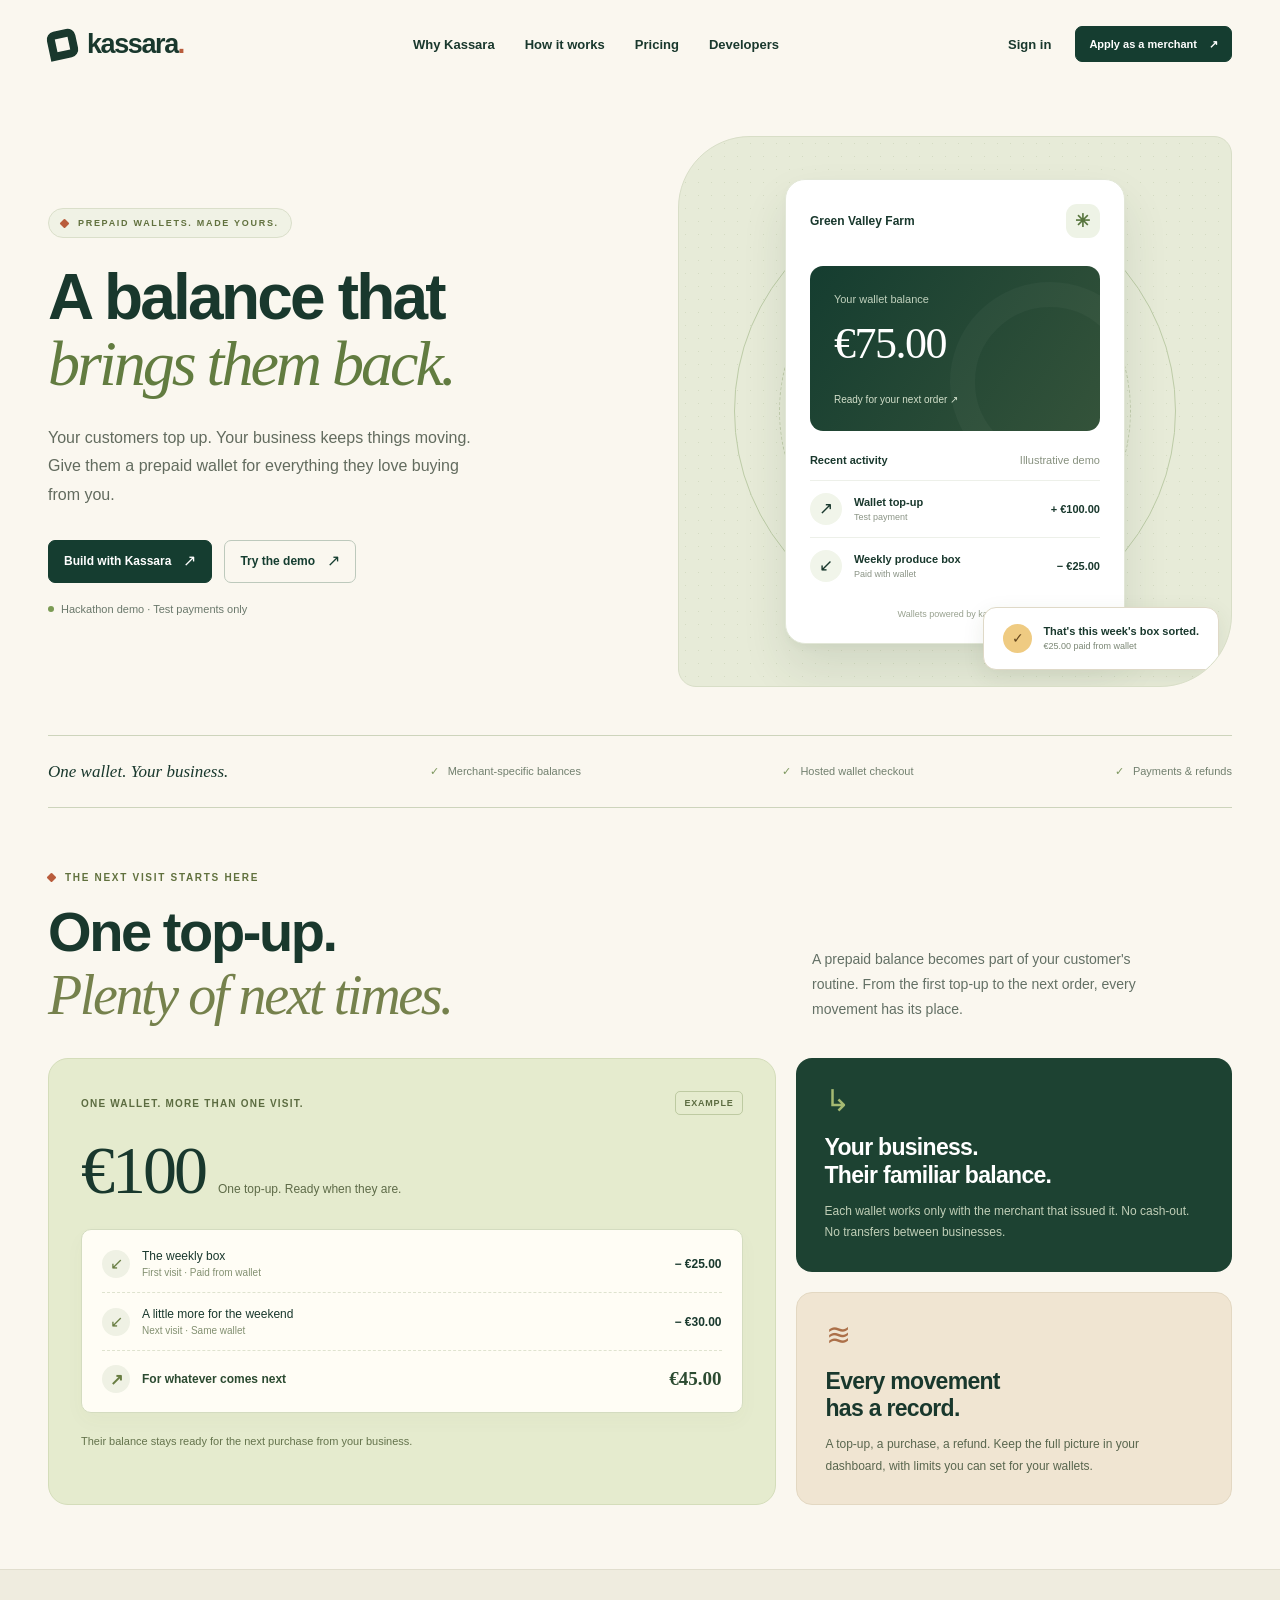
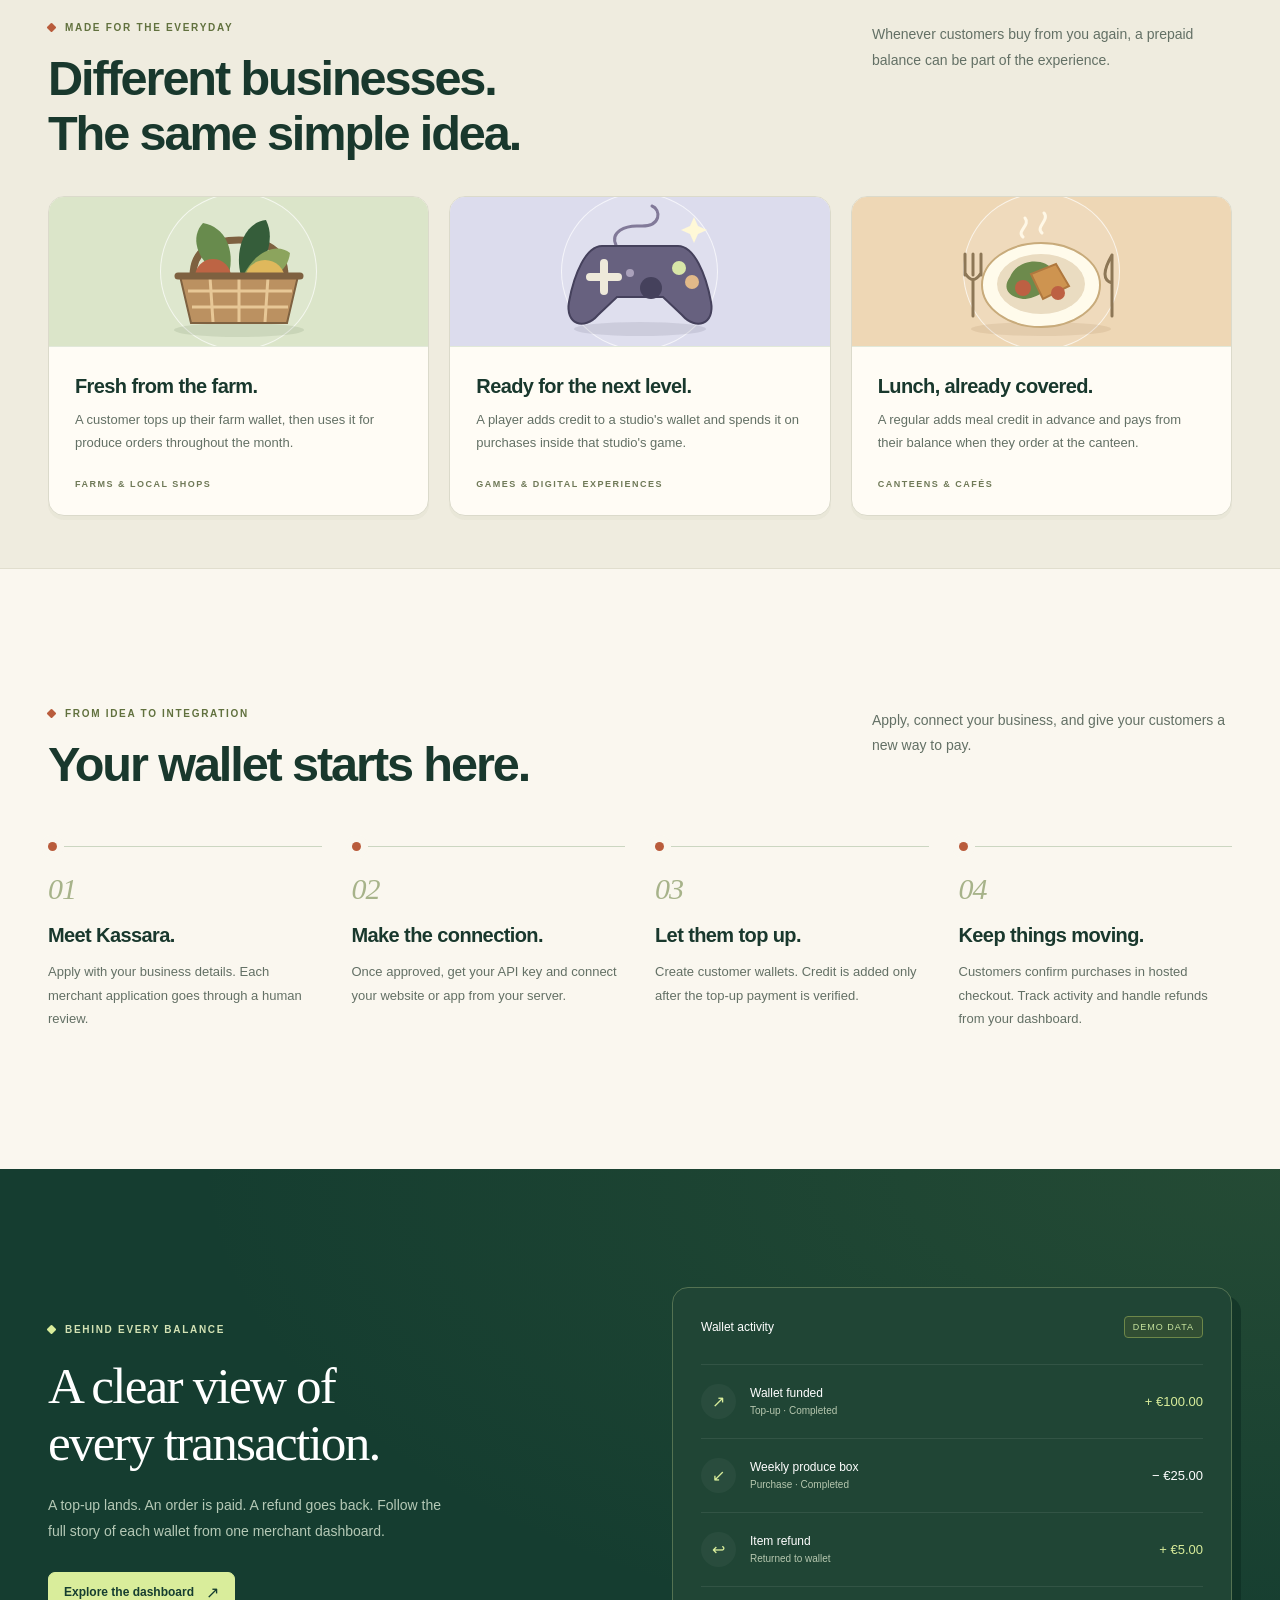
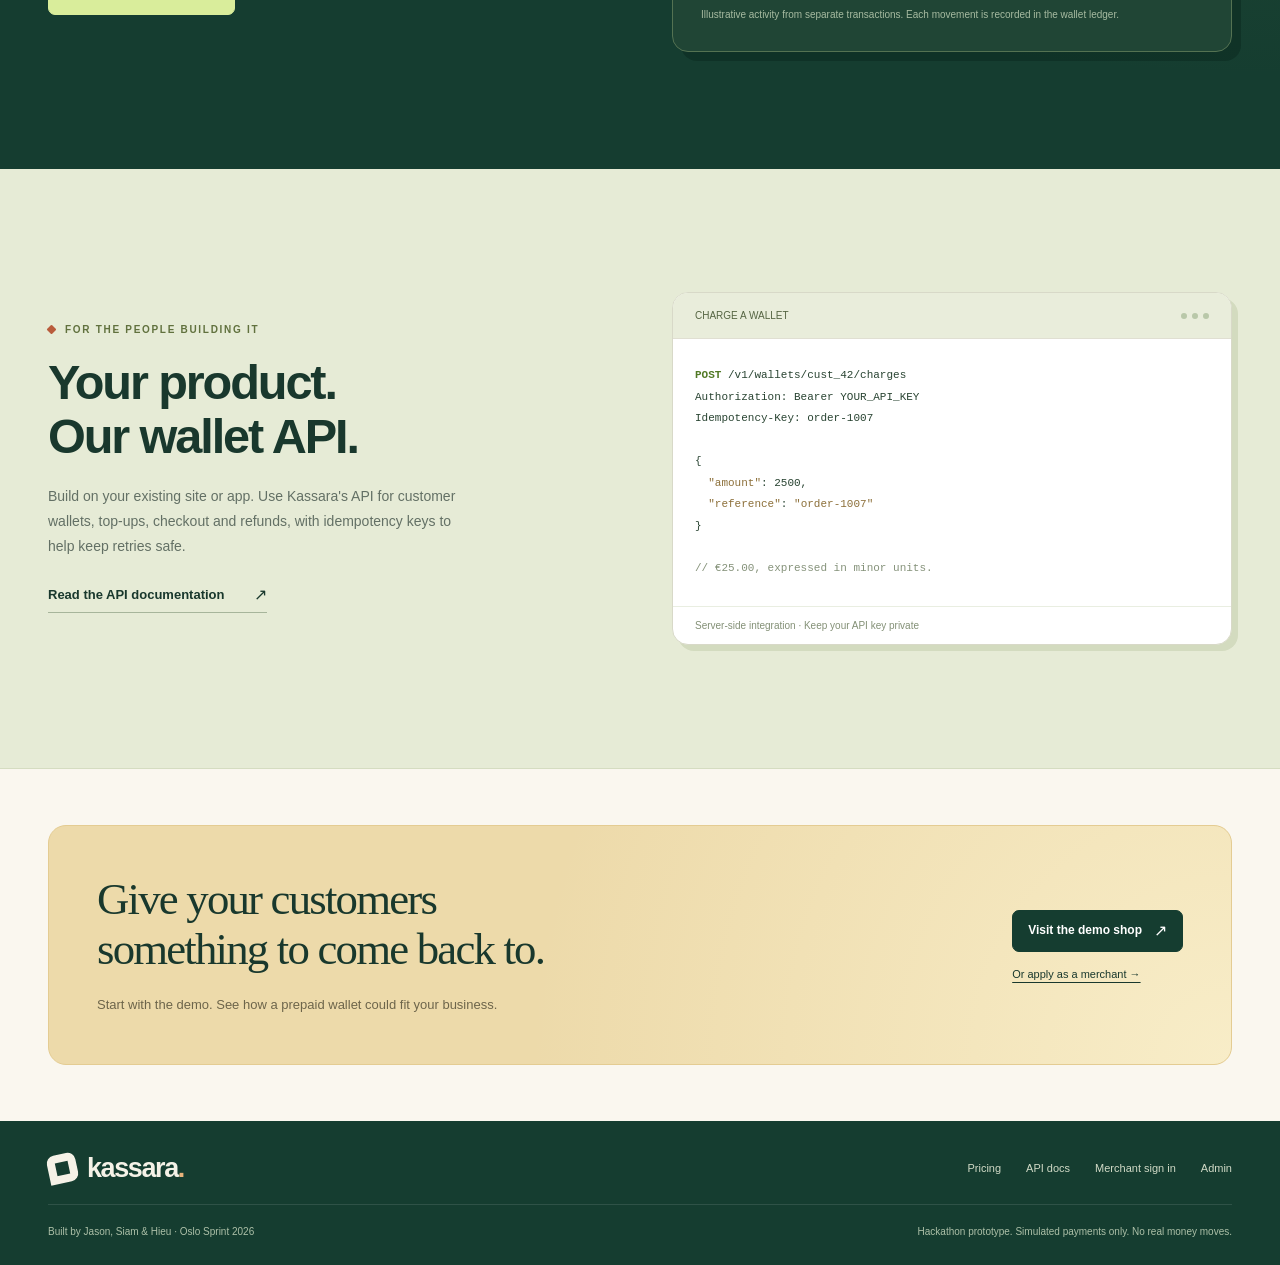
==== commit 0152b17d: "Landing: sage band for developer section, 600px use/how/developer sections Co-Authored-By: Claude Op" ====
--- a/frontend/index.html
+++ b/frontend/index.html
@@ -1307,6 +1307,42 @@
       line-height: 1.8;
       border-top: 1px solid #ffffff1c;
       padding-top: 18px;
+    }
+
+    /* Section bands */
+
+    .developer-section {
+      background: #e6ebd6;
+      border-bottom: 1px solid #d5dcc1;
+    }
+
+    .developer-section .code-panel {
+      box-shadow: 6px 6px 0 #d3dbbf;
+    }
+
+    .final-section {
+      padding-top: 56px;
+    }
+
+    @media (min-width: 801px) {
+      .use-section,
+      .how-section,
+      .developer-section {
+        height: 600px;
+        min-height: 600px;
+      }
+
+      .use-section {
+        padding-block: 48px;
+      }
+
+      .use-section .section-heading {
+        margin-bottom: 36px;
+      }
+
+      .use-section .use-art {
+        height: 150px;
+      }
     }
 
     /* Responsive layouts */
@@ -2091,7 +2127,8 @@
     </section>
 
     <!-- 04 — Getting started -->
-    <section class="section wrap" id="how" aria-labelledby="how-title">
+    <section class="section how-section" id="how" aria-labelledby="how-title">
+      <div class="wrap">
       <div class="section-heading">
         <div>
           <div class="eyebrow">From idea to integration</div>
@@ -2139,6 +2176,7 @@
             Track activity and handle refunds from your dashboard.
           </p>
         </article>
+      </div>
       </div>
     </section>
 
@@ -2206,8 +2244,8 @@
     </section>
 
     <!-- 06 — Developers -->
-    <section class="section wrap" aria-labelledby="developer-title">
-      <div class="developer-grid">
+    <section class="section developer-section" aria-labelledby="developer-title">
+      <div class="wrap developer-grid">
         <div class="developer-copy">
           <div class="eyebrow">For the people building it</div>
           <h2 id="developer-title">
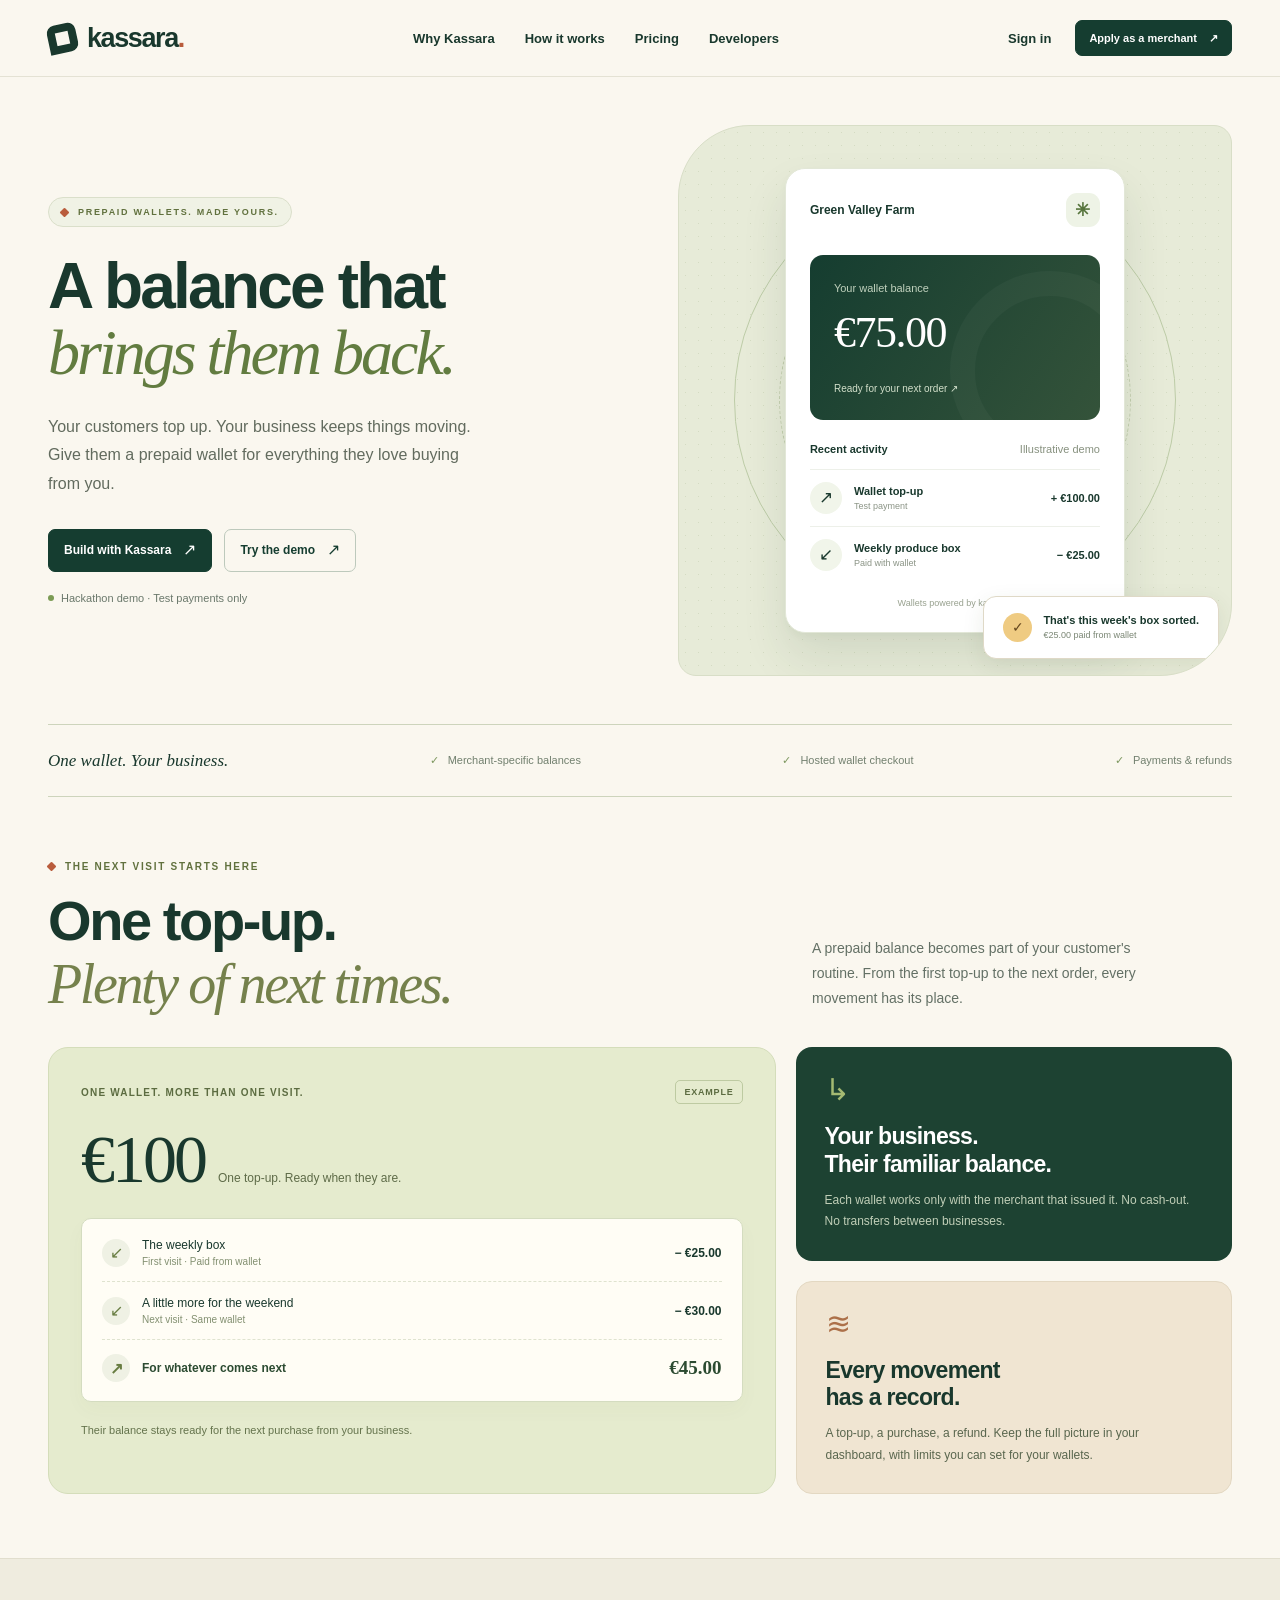
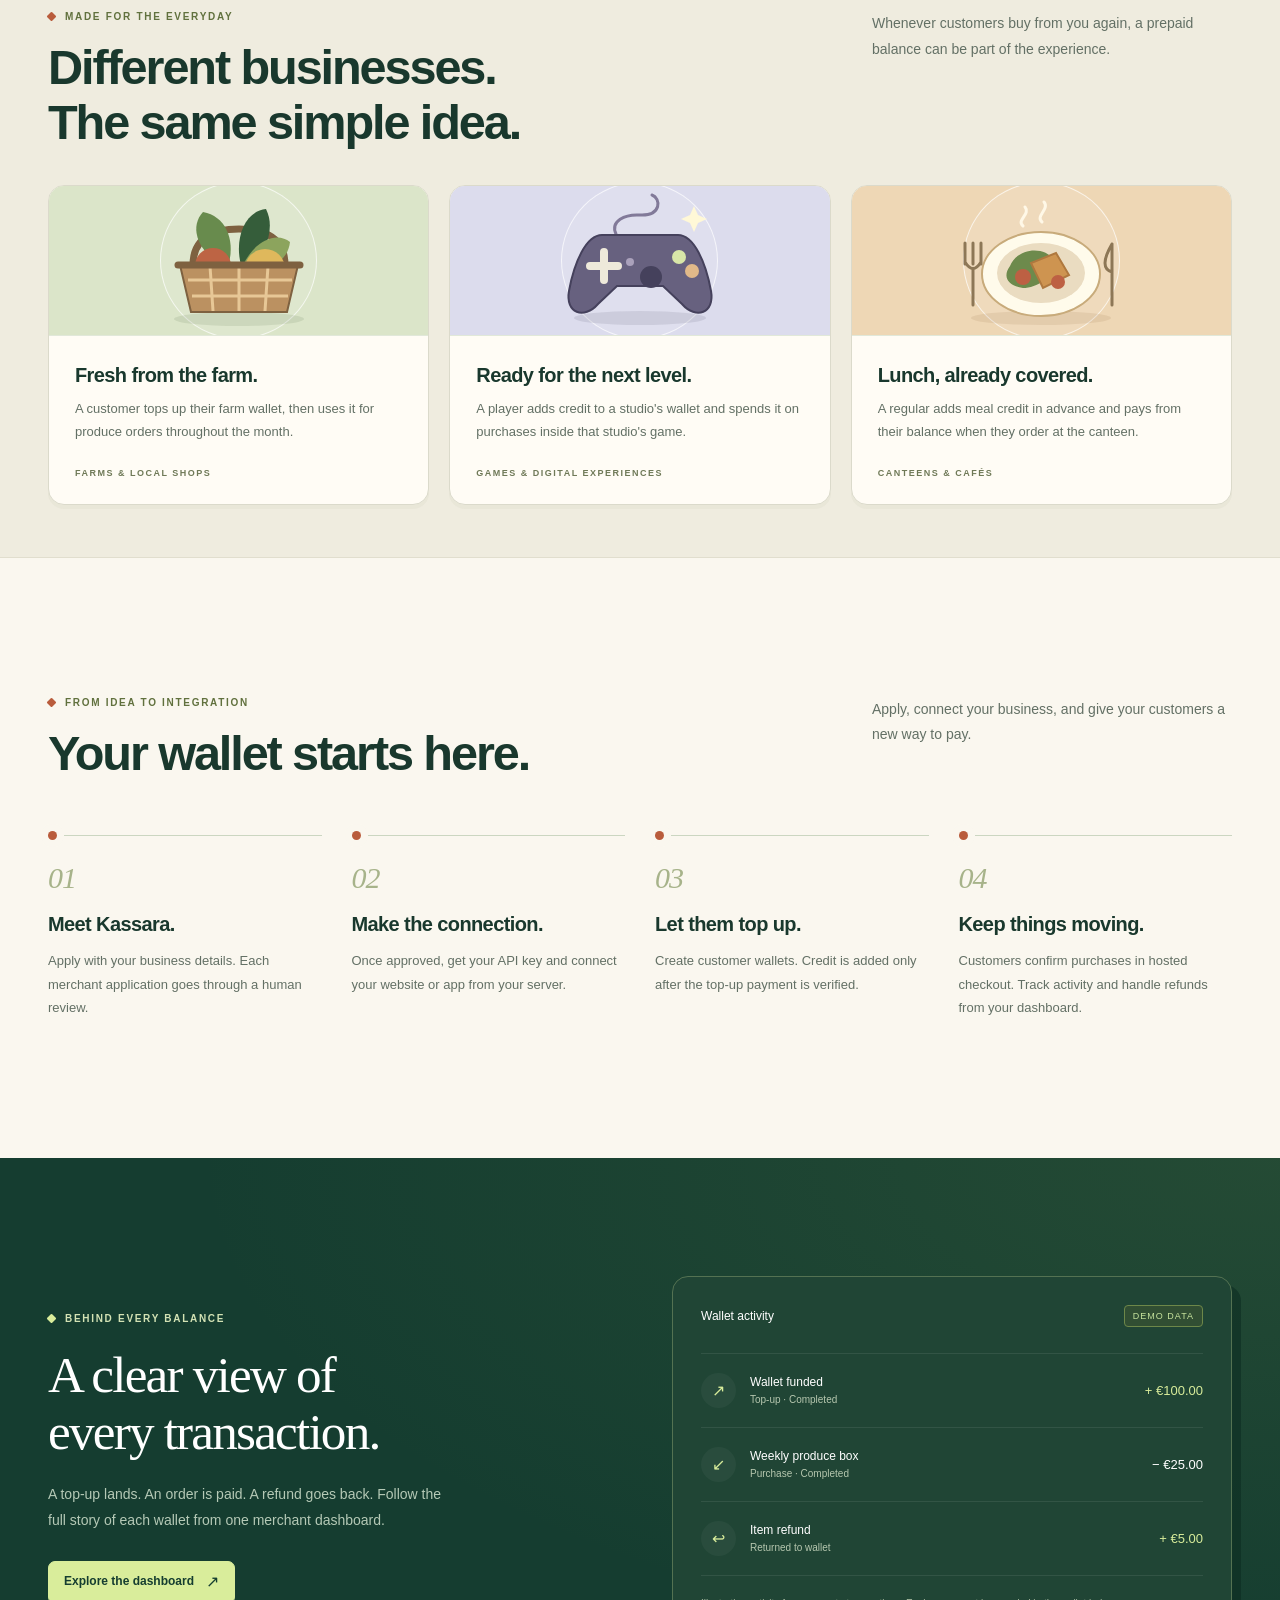
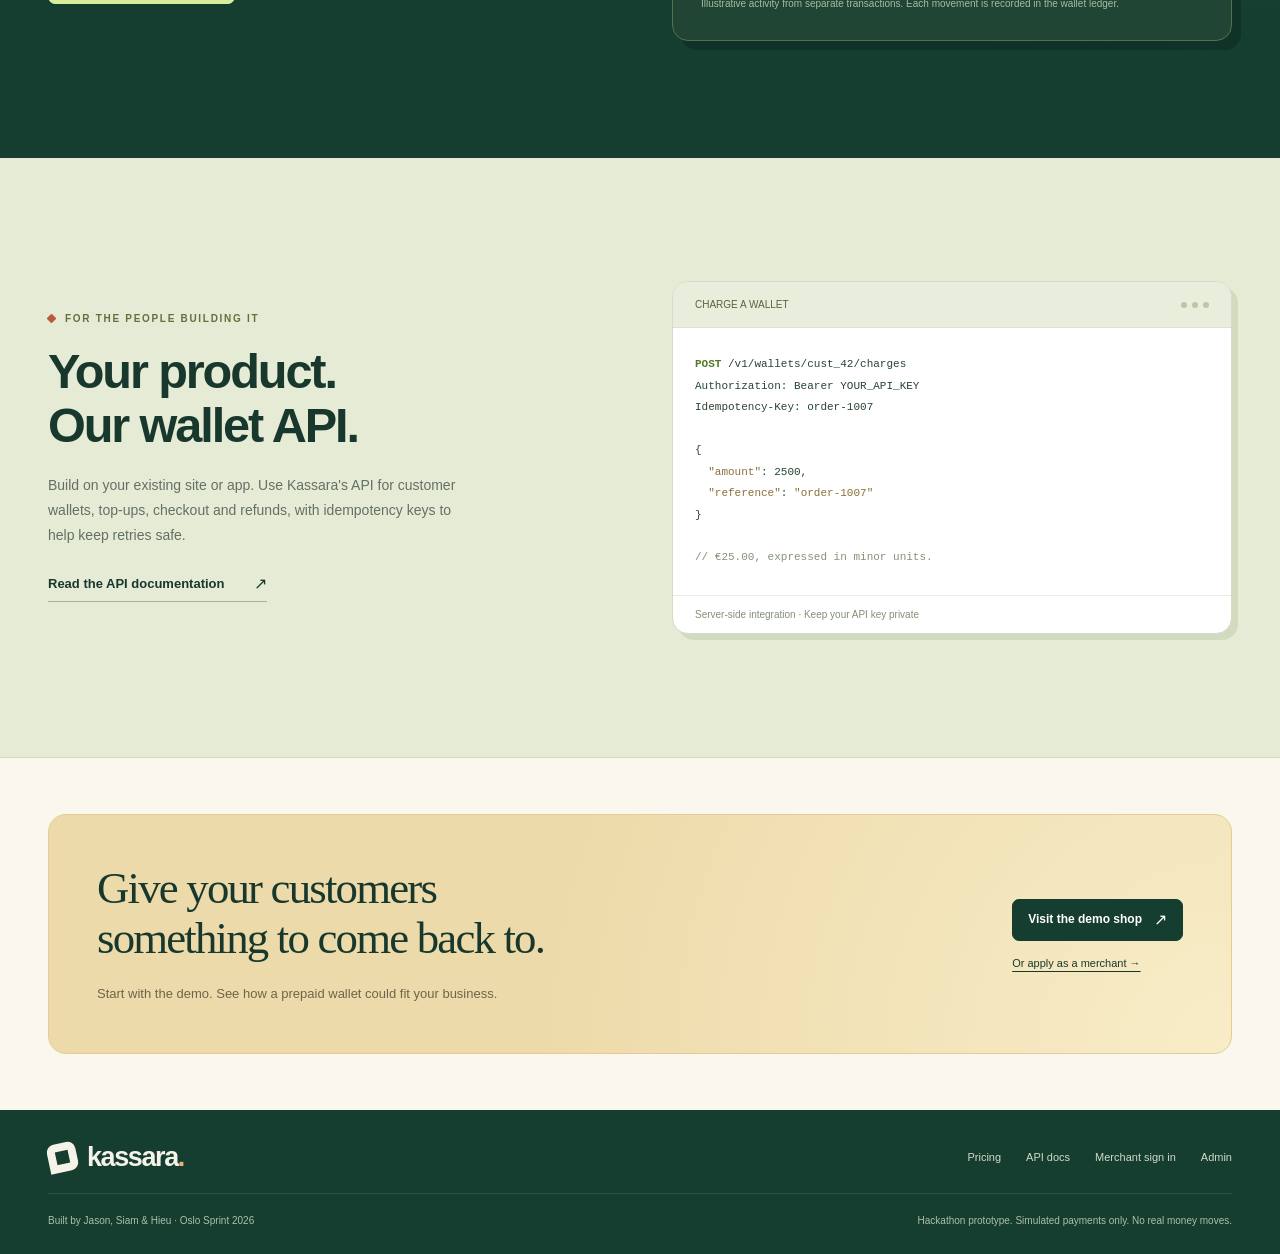
==== commit 030ee8ef: "Shared sticky header/footer; pricing and docs pages in new site theme Co-Authored-By: Claude Opus 5." ====
--- a/frontend/index.html
+++ b/frontend/index.html
@@ -140,14 +140,24 @@
       flex: none;
     }
 
+    .site-header {
+      position: sticky;
+      top: 0;
+      z-index: 50;
+      background: rgba(250, 247, 239, .92);
+      -webkit-backdrop-filter: saturate(140%) blur(10px);
+      backdrop-filter: saturate(140%) blur(10px);
+      border-bottom: 1px solid #e4e2d4;
+    }
+
     .nav {
-      min-height: 88px;
+      min-height: 76px;
       display: flex;
       align-items: center;
       justify-content: space-between;
       flex-wrap: wrap;
-      gap: 18px 28px;
-      padding-block: 20px;
+      gap: 14px 28px;
+      padding-block: 14px;
     }
 
     .brand {
@@ -256,6 +266,7 @@
     }
 
     .mobile-menu summary {
+      background: var(--paper);
       cursor: pointer;
       font-size: 14px;
       list-style: none;
@@ -1717,16 +1728,16 @@
 </head>
 
 <body>
-  <header class="wrap">
-    <nav class="nav" aria-label="Main navigation">
+  <header class="site-header">
+    <nav class="nav wrap" aria-label="Main navigation">
       <a class="brand" href="/" aria-label="Kassara home">
         <span class="brand-icon" aria-hidden="true"></span>
         <span>kassara<span class="brand-dot">.</span></span>
       </a>
 
       <div class="nav-links">
-        <a href="#why">Why Kassara</a>
-        <a href="#how">How it works</a>
+        <a href="/#why">Why Kassara</a>
+        <a href="/#how">How it works</a>
         <a href="/pricing">Pricing</a>
         <a href="/docs">Developers</a>
       </div>
@@ -1742,8 +1753,8 @@
       <details class="mobile-menu">
         <summary>Menu +</summary>
         <div class="mobile-links">
-          <a href="#why">Why Kassara</a>
-          <a href="#how">How it works</a>
+          <a href="/#why">Why Kassara</a>
+          <a href="/#how">How it works</a>
           <a href="/pricing">Pricing</a>
           <a href="/docs">API documentation</a>
           <a href="/merchant">Sign in</a>
